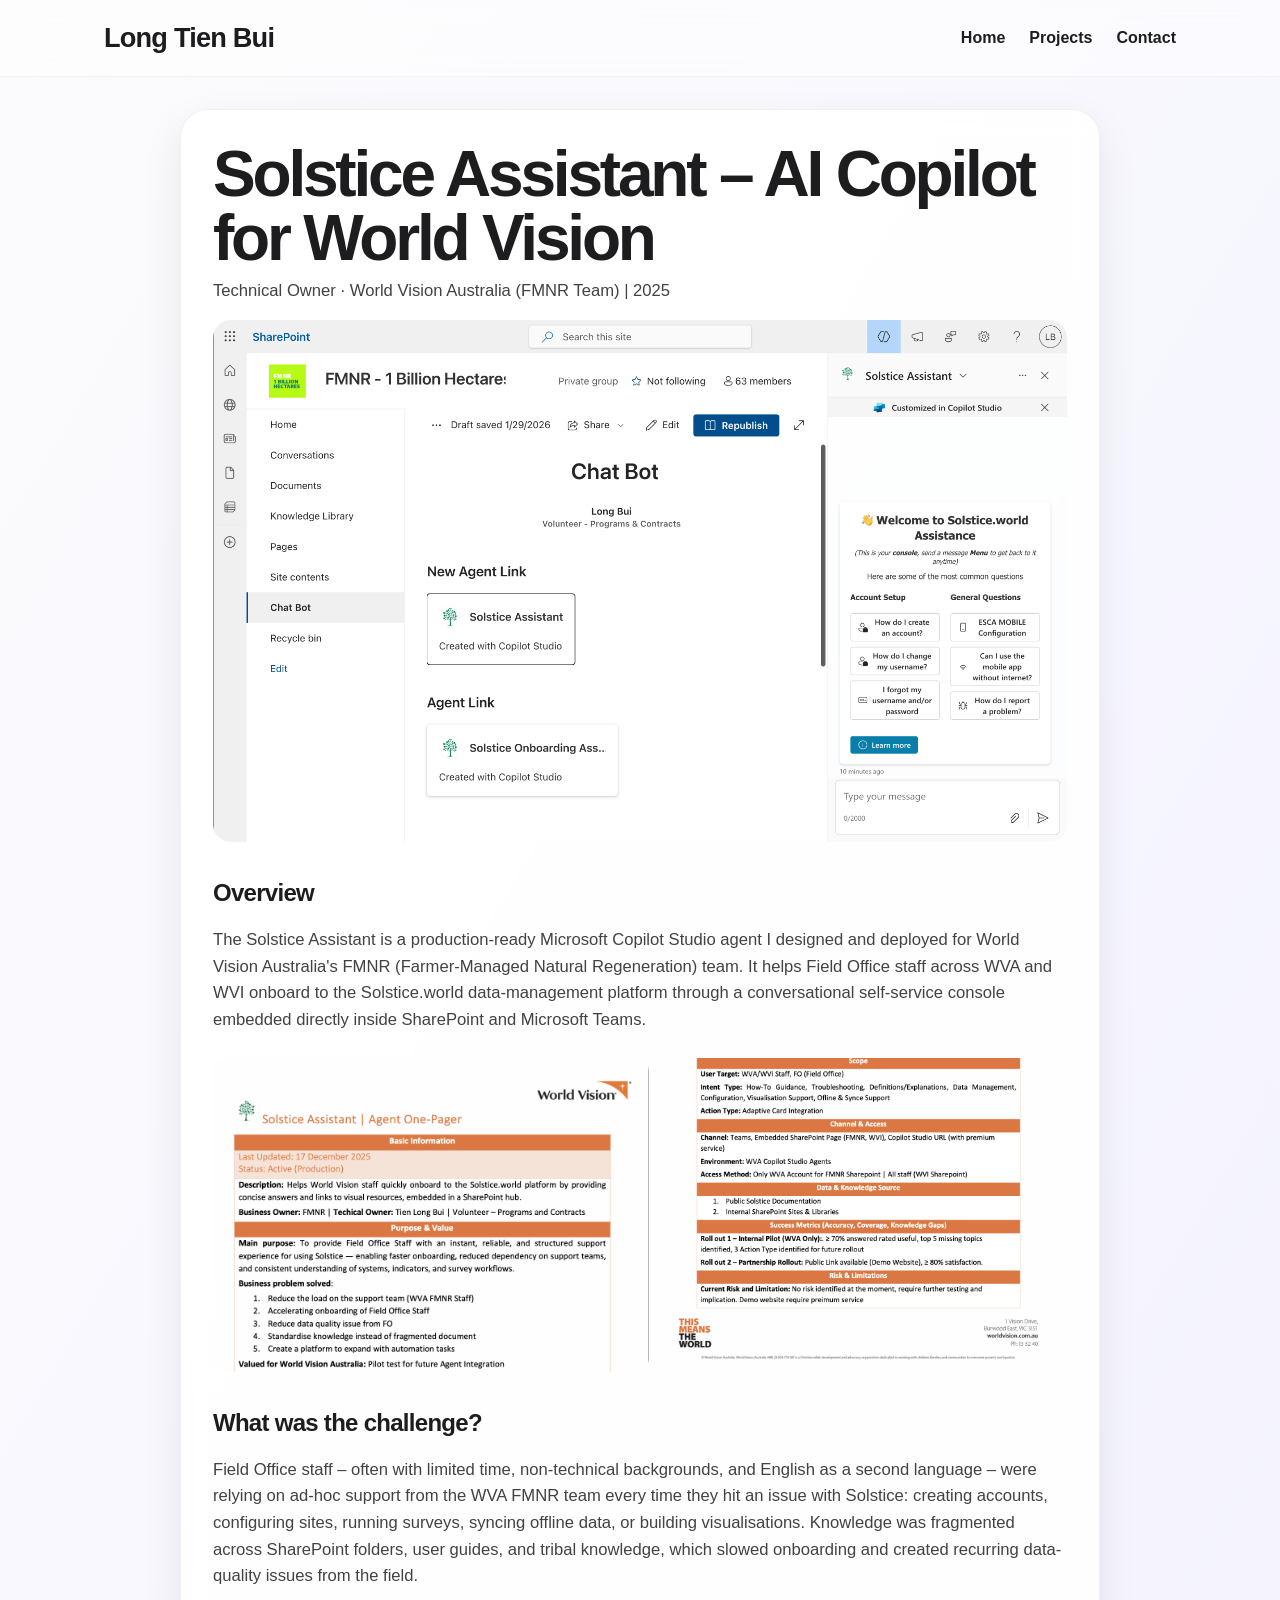
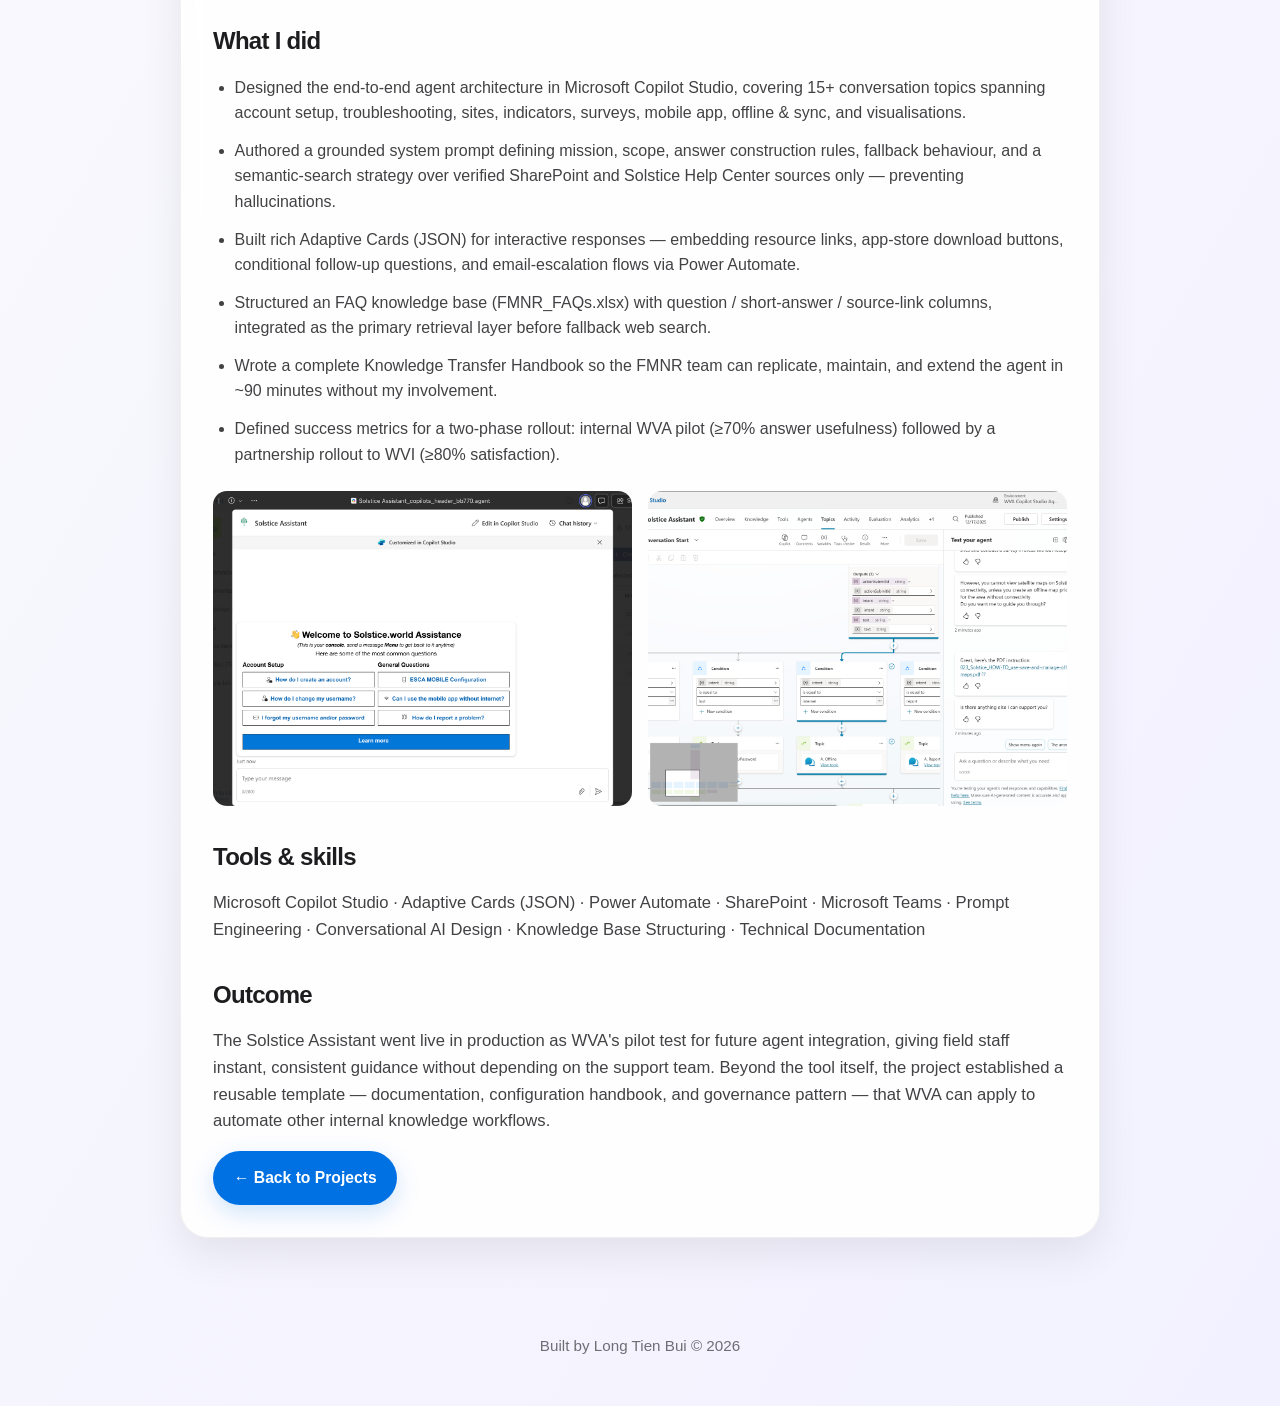
==== project-copilot.html @ f4988147 "Update portfolio website" ====
<!DOCTYPE html>
<html lang="en">
<head>
  <meta charset="UTF-8" />
  <meta name="viewport" content="width=device-width, initial-scale=1.0" />
  <title>Solstice Assistant – World Vision Australia | Long Tien Bui</title>
  <link rel="stylesheet" href="index.css" />
  <link rel="stylesheet" href="https://cdnjs.cloudflare.com/ajax/libs/font-awesome/6.5.0/css/all.min.css" />
</head>
<body class="bg-pastel-flow">
  <div class="container">
    <header class="header">
      <h1><a href="index.html" class="logo-link">Long Tien Bui</a></h1>
      <nav class="nav">
        <ul>
          <li><a href="index.html">Home</a></li>
          <li><a href="index.html#projects">Projects</a></li>
          <li><a href="index.html#contact">Contact</a></li>
        </ul>
      </nav>
    </header>

    <main class="detail-page">
      <section class="detail-card reveal">
        <h1>Solstice Assistant – AI Copilot for World Vision</h1>
        <p class="detail-subtitle">Technical Owner · World Vision Australia (FMNR Team) | 2025</p>

        <img src="assets/copilot3.png" alt="Solstice Assistant Copilot agent for World Vision Australia" class="detail-image" />

        <h2>Overview</h2>
        <p>
          The Solstice Assistant is a production-ready Microsoft Copilot Studio agent I designed and
          deployed for World Vision Australia's FMNR (Farmer-Managed Natural Regeneration) team. It helps
          Field Office staff across WVA and WVI onboard to the Solstice.world data-management platform
          through a conversational self-service console embedded directly inside SharePoint and Microsoft Teams.
        </p>

        <div class="detail-gallery">
          <img src="assets/copilot4.png" alt="Solstice Assistant conversation flow" class="detail-image" />
          <img src="assets/copilot5.png" alt="Solstice Assistant conversation flow" class="detail-image" />
        </div>

        <h2>What was the challenge?</h2>
        <p>
          Field Office staff – often with limited time, non-technical backgrounds, and English as a second
          language – were relying on ad-hoc support from the WVA FMNR team every time they hit an issue with
          Solstice: creating accounts, configuring sites, running surveys, syncing offline data, or building
          visualisations. Knowledge was fragmented across SharePoint folders, user guides, and tribal knowledge,
          which slowed onboarding and created recurring data-quality issues from the field.
        </p>

        <h2>What I did</h2>
        <ul>
          <li>Designed the end-to-end agent architecture in Microsoft Copilot Studio, covering 15+ conversation topics spanning account setup, troubleshooting, sites, indicators, surveys, mobile app, offline & sync, and visualisations.</li>
          <li>Authored a grounded system prompt defining mission, scope, answer construction rules, fallback behaviour, and a semantic-search strategy over verified SharePoint and Solstice Help Center sources only — preventing hallucinations.</li>
          <li>Built rich Adaptive Cards (JSON) for interactive responses — embedding resource links, app-store download buttons, conditional follow-up questions, and email-escalation flows via Power Automate.</li>
          <li>Structured an FAQ knowledge base (FMNR_FAQs.xlsx) with question / short-answer / source-link columns, integrated as the primary retrieval layer before fallback web search.</li>
          <li>Wrote a complete Knowledge Transfer Handbook so the FMNR team can replicate, maintain, and extend the agent in ~90 minutes without my involvement.</li>
          <li>Defined success metrics for a two-phase rollout: internal WVA pilot (≥70% answer usefulness) followed by a partnership rollout to WVI (≥80% satisfaction).</li>
        </ul>

        <div class="detail-gallery">
          <img src="assets/copilot1.png" alt="Solstice Assistant conversation flow" class="detail-image" />
          <img src="assets/copilot2.png" alt="Adaptive Card interactive response" class="detail-image" />
        </div>

        <h2>Tools & skills</h2>
        <p>Microsoft Copilot Studio · Adaptive Cards (JSON) · Power Automate · SharePoint · Microsoft Teams · Prompt Engineering · Conversational AI Design · Knowledge Base Structuring · Technical Documentation</p>

        <h2>Outcome</h2>
        <p>
          The Solstice Assistant went live in production as WVA's pilot test for future agent integration,
          giving field staff instant, consistent guidance without depending on the support team. Beyond the
          tool itself, the project established a reusable template — documentation, configuration handbook,
          and governance pattern — that WVA can apply to automate other internal knowledge workflows.
        </p>

        
        <a href="index.html#projects" class="hero-button">← Back to Projects</a>
      </section>
    </main>

    <footer>
      Built by Long Tien Bui © 2026
    </footer>
  </div>

  <script src="script.js"></script>
</body>
</html>
---- index.css ----
/* Basic Reset */
* {
	box-sizing: border-box;
	margin: 0;
	padding: 0;
}

html {
	scroll-behavior: smooth;
}

body {
	color: #1d1d1f;
	background: #f5f5f7;
	font-family:
		-apple-system,
		BlinkMacSystemFont,
		"SF Pro Text",
		"SF Pro Display",
		"Segoe UI",
		Inter,
		"Helvetica Neue",
		Arial,
		sans-serif;
	line-height: 1.6;
	-webkit-font-smoothing: antialiased;
	-moz-osx-font-smoothing: grayscale;
}

.container {
	max-width: 1120px;
	margin: 0 auto;
	padding: 0 24px;
}

/* Animated pastel background */
@keyframes pastel-pan {
	0% {
		background-position: 0% 50%;
	}
	50% {
		background-position: 100% 50%;
	}
	100% {
		background-position: 0% 50%;
	}
}

.bg-pastel-flow {
	background: linear-gradient(
		120deg,
		#fbfbfd 0%,
		#f2f1ff 25%,
		#eef8ff 50%,
		#fff3f8 75%,
		#fff1f1 100%
	);
	background-size: 400% 400%;
	animation: pastel-pan 18s ease-in-out infinite;
}

/* Header */
.header {
	display: flex;
	justify-content: space-between;
	align-items: center;
	gap: 2rem;
	position: sticky;
	top: 0;
	z-index: 100;
	width: 100vw;
	margin-left: calc(50% - 50vw);
	margin-right: calc(50% - 50vw);
	padding-top: 1rem;
	padding-bottom: 1rem;
	padding-left: max(24px, calc((100vw - 1120px) / 2 + 24px));
	padding-right: max(24px, calc((100vw - 1120px) / 2 + 24px));
	background: rgba(255, 255, 255, 0.55);
	backdrop-filter: blur(16px);
	-webkit-backdrop-filter: blur(16px);
	border-bottom: 1px solid rgba(0, 0, 0, 0.04);
}

.header h1 {
	font-size: 1.7rem;
	font-weight: 700;
	letter-spacing: -0.03em;
}

.logo-link,
.logo-link:visited,
.logo-link:hover,
.logo-link:active {
	color: #1d1d1f;
	text-decoration: none;
	display: inline-block;
}

.nav ul {
	list-style: none;
	display: flex;
	gap: 1.5rem;
}

.nav a {
	position: relative;
	text-decoration: none;
	color: #1d1d1f;
	font-weight: 600;
	font-size: 1rem;
	transition: color 0.2s ease;
}

.nav a::after {
	content: "";
	position: absolute;
	left: 0;
	bottom: -6px;
	width: 0;
	height: 2px;
	background: #0071e3;
	transition: width 0.25s ease;
	border-radius: 999px;
}

.nav a:hover::after {
	width: 100%;
}

.nav a:hover {
	color: #0071e3;
}

/* Hero */
.hero {
	display: grid;
	grid-template-columns: 1.15fr 0.85fr;
	align-items: center;
	gap: 3.5rem;
	min-height: 78vh;
	padding: 2rem 0 3rem;
}

.hero-content {
	min-width: 0;
	max-width: 680px;
}

.hero-content h1 {
	font-size: clamp(3rem, 6vw, 5.2rem);
	line-height: 0.95;
	letter-spacing: -0.05em;
	font-weight: 750;
	margin-bottom: 1rem;
}

.hero-content h3 {
	font-size: 1.4rem;
	font-weight: 600;
	color: #6e6e73;
	margin-bottom: 1.2rem;
	letter-spacing: -0.02em;
}

.hero-content p {
	font-size: 1.08rem;
	line-height: 1.75;
	color: #424245;
	margin-bottom: 2rem;
	max-width: 620px;
}

.hero-button {
	display: inline-flex;
	align-items: center;
	justify-content: center;
	gap: 0.5rem;
	background: #0071e3;
	color: white;
	padding: 0.9rem 1.3rem;
	text-decoration: none;
	border-radius: 999px;
	font-weight: 600;
	font-size: 0.98rem;
	transition: transform 0.2s ease, background-color 0.2s ease, box-shadow 0.2s ease;
	box-shadow: 0 8px 24px rgba(0, 113, 227, 0.18);
}

.hero-button:hover {
	background: #0062c4;
	transform: translateY(-2px);
}

@keyframes float-soft {
	0% {
		transform: translateY(0px);
	}
	50% {
		transform: translateY(-8px);
	}
	100% {
		transform: translateY(0px);
	}
}

.hero-image {
	width: 100%;
	max-width: 430px;
	justify-self: end;
	height: auto;
	border-radius: 32px;
	object-fit: cover;
	box-shadow: 0 20px 60px rgba(0, 0, 0, 0.12);
	animation: float-soft 5s ease-in-out infinite;
}

/* Shared sections */
.projects,
.contact {
	padding: 4.5rem 0;
}

.projects h2,
.contact h2 {
	text-align: center;
	font-size: clamp(2rem, 4vw, 3rem);
	letter-spacing: -0.04em;
	margin-bottom: 2rem;
}

/* Grid */
.projects-container {
	display: grid;
	grid-template-columns: repeat(auto-fit, minmax(280px, 1fr));
	gap: 1.5rem;
	align-items: stretch;
}

.project-item {
	background: rgba(255, 255, 255, 0.82);
	backdrop-filter: blur(10px);
	-webkit-backdrop-filter: blur(10px);
	border: 1px solid rgba(0, 0, 0, 0.06);
	border-radius: 24px;
	display: flex;
	flex-direction: column;
	overflow: hidden;
	box-shadow: 0 12px 36px rgba(0, 0, 0, 0.06);
	transition: transform 0.28s ease, box-shadow 0.28s ease, border-color 0.28s ease;
}

.project-item:hover {
	transform: translateY(-6px);
	box-shadow: 0 20px 50px rgba(0, 0, 0, 0.10);
	border-color: rgba(0, 113, 227, 0.18);
}

.project-image {
	width: 100%;
	height: 190px;
	object-fit: cover;
	display: block;
}

.project-content {
	padding: 1.35rem;
	display: flex;
	flex-direction: column;
	flex-grow: 1;
}

.project-content h3 {
	font-size: 1.18rem;
	font-weight: 700;
	letter-spacing: -0.02em;
	margin-bottom: 0.7rem;
	color: #1d1d1f;
}

.project-text {
	font-size: 0.98rem;
	color: #424245;
	margin-bottom: 1.1rem;
}

.project-links {
	display: flex;
	flex-wrap: wrap;
	gap: 0.65rem;
	margin-top: auto;
}

.project-button {
	display: inline-flex;
	align-items: center;
	justify-content: center;
	gap: 0.45rem;
	padding: 0.75rem 1rem;
	background: #1d1d1f;
	color: #ffffff;
	text-decoration: none;
	border-radius: 999px;
	font-size: 0.92rem;
	font-weight: 600;
	transition: transform 0.2s ease, background-color 0.2s ease, box-shadow 0.2s ease;
	white-space: nowrap;
}

.project-button:hover {
	background: #2c2c2e;
	transform: translateY(-2px);
}

.project-button i {
	margin-right: 0;
}

/* Contact */
.contact p {
	margin: 0 auto 2rem;
	font-size: 1.08rem;
	color: #424245;
	max-width: 760px;
	text-align: center;
}

.contact-buttons {
	display: flex;
	justify-content: center;
	gap: 1rem;
	flex-wrap: wrap;
}

.contact-button {
	display: inline-flex;
	align-items: center;
	justify-content: center;
	gap: 0.5rem;
	padding: 0.9rem 1.35rem;
	text-decoration: none;
	border-radius: 999px;
	font-size: 0.96rem;
	font-weight: 600;
	color: white;
	transition: transform 0.2s ease, opacity 0.2s ease, box-shadow 0.2s ease;
}

.contact-button:hover {
	transform: translateY(-2px);
	opacity: 0.95;
}

.contact-button.email {
	background-color: #0071e3;
}

.contact-button.linkedin {
	background-color: #0a66c2;
}

.contact-button.github {
	background-color: #1d1d1f;
}

/* Reveal animation */
.reveal {
	opacity: 0;
	transform: translateY(28px);
	transition: opacity 0.8s ease, transform 0.8s ease;
}

.reveal.active {
	opacity: 1;
	transform: translateY(0);
}

/* Detail pages */
.detail-page {
	padding: 2rem 0 4rem;
}

.detail-card {
	max-width: 920px;
	margin: 0 auto;
	background: rgba(255, 255, 255, 0.88);
	backdrop-filter: blur(12px);
	-webkit-backdrop-filter: blur(12px);
	padding: 2rem;
	border-radius: 28px;
	border: 1px solid rgba(0, 0, 0, 0.06);
	box-shadow: 0 16px 40px rgba(0, 0, 0, 0.08);
}

.detail-card h1 {
	font-size: clamp(2.4rem, 5vw, 4rem);
	line-height: 1;
	letter-spacing: -0.05em;
	margin-bottom: 0.5rem;
}

.detail-subtitle {
	font-size: 1.05rem;
	margin-bottom: 1.1rem;
	color: #6e6e73;
}

.detail-actions {
	margin: 1.25rem 0 1.75rem;
}

.detail-image {
	width: 100%;
	max-width: 900px;
	height: auto;
	border-radius: 18px;
	margin-bottom: 2rem;
	display: block;
}

.detail-gallery {
	display: grid;
	grid-template-columns: repeat(auto-fit, minmax(240px, 1fr));
	gap: 1rem;
	margin: 1.5rem 0 2rem;
}

.detail-gallery .detail-image {
	margin-bottom: 0;
	border-radius: 14px;
	aspect-ratio: 4 / 3;
	object-fit: cover;
}

.detail-card h2 {
	margin-top: 2rem;
	margin-bottom: 0.9rem;
	font-size: 1.5rem;
	letter-spacing: -0.03em;
}

.detail-card p {
	font-size: 1.04rem;
	color: #424245;
	margin-bottom: 1rem;
}

.detail-card ul {
	margin-left: 1.35rem;
	margin-bottom: 1rem;
}

.detail-card li {
	margin-bottom: 0.75rem;
	color: #424245;
}

/* Footer */
footer {
	text-align: center;
	padding: 2rem 0 3rem;
	color: #6e6e73;
	font-size: 0.95rem;
}

/* Tablet */
@media (max-width: 1024px) {
	.hero {
		grid-template-columns: 1fr;
		gap: 2rem;
		min-height: auto;
		padding: 2rem 0 2.5rem;
	}

	.hero-content {
		max-width: 100%;
	}

	.hero-image {
		justify-self: center;
		max-width: 360px;
		width: 100%;
	}
}

/* Mobile */
@media (max-width: 768px) {
	.container {
		padding: 0 18px;
	}

	.header {
		flex-direction: column;
		align-items: flex-start;
		padding-left: 18px;
		padding-right: 18px;
	}

	.nav ul {
		gap: 1rem;
		flex-wrap: wrap;
	}

	.hero-content h1 {
		font-size: 2.8rem;
	}

	.hero-content h3 {
		font-size: 1.1rem;
	}

	.hero-content p,
	.detail-card p,
	.project-text,
	.contact p {
		font-size: 1rem;
	}

	.hero-image {
		max-width: 320px;
	}

	.detail-card {
		padding: 1.4rem;
		border-radius: 22px;
	}
}

.section-intro {
	max-width: 760px;
	margin: 0 auto 2rem;
	text-align: center;
	color: #424245;
	font-size: 1.05rem;
}

.exploration-hidden {
	display: none;
}

.exploration-hidden.show {
	display: flex;
}

.exploration-toggle-wrap {
	display: flex;
	justify-content: center;
	margin-top: 2rem;
}

.exploration-toggle-button {
	border: none;
	cursor: pointer;
}


.detail-subtitle a {
	color: #0071e3;
	text-decoration: none;
	font-weight: 600;
	border-bottom: 1px solid transparent;
	transition: border-color 0.2s ease;
}

.detail-subtitle a:hover {
	border-bottom-color: #0071e3;
}


.video-embed {
	position: relative;
	width: 100%;
	max-width: 900px;
	aspect-ratio: 16 / 9;
	border-radius: 18px;
	overflow: hidden;
	margin: 1rem 0 2rem;
	box-shadow: 0 12px 36px rgba(0, 0, 0, 0.12);
}

.video-embed iframe {
	position: absolute;
	inset: 0;
	width: 100%;
	height: 100%;
	border: 0;
}


.video-thumb-link {
	position: relative;
	display: block;
	max-width: 900px;
	border-radius: 18px;
	overflow: hidden;
	margin: 1rem 0 2rem;
	box-shadow: 0 12px 36px rgba(0, 0, 0, 0.12);
	text-decoration: none;
	transition: transform 0.25s ease, box-shadow 0.25s ease;
}

.video-thumb-link:hover {
	transform: translateY(-3px);
	box-shadow: 0 18px 48px rgba(0, 0, 0, 0.16);
}

.video-thumb-link img {
	width: 100%;
	height: auto;
	display: block;
}

.video-thumb-play {
	position: absolute;
	inset: 0;
	display: flex;
	align-items: center;
	justify-content: center;
	gap: 0.6rem;
	color: white;
	font-weight: 600;
	font-size: 1.1rem;
	background: rgba(0, 0, 0, 0.35);
	opacity: 0;
	transition: opacity 0.25s ease;
}

.video-thumb-play i {
	color: #ff0000;
	font-size: 2rem;
}

.video-thumb-link:hover .video-thumb-play {
	opacity: 1;
}


/* Hero image is clickable */
.hero-image {
	cursor: pointer;
}

.hero-image:focus-visible {
	outline: 3px solid #0071e3;
	outline-offset: 6px;
}

/* Modal overlay */
.hero-modal {
	position: fixed;
	inset: 0;
	z-index: 1000;
	display: none;
	align-items: center;
	justify-content: center;
	padding: 2rem 1rem;
}

.hero-modal.open {
	display: flex;
}

.hero-modal-backdrop {
	position: absolute;
	inset: 0;
	background: rgba(20, 20, 30, 0.55);
	backdrop-filter: blur(8px);
	-webkit-backdrop-filter: blur(8px);
	animation: fade-in 0.25s ease;
}

@keyframes fade-in {
	from { opacity: 0; }
	to { opacity: 1; }
}

@keyframes modal-pop {
	from { opacity: 0; transform: translateY(20px) scale(0.97); }
	to { opacity: 1; transform: translateY(0) scale(1); }
}

.hero-modal-card {
	position: relative;
	width: 100%;
	max-width: 640px;
	max-height: 85vh;
	background: rgba(255, 255, 255, 0.96);
	backdrop-filter: blur(20px);
	-webkit-backdrop-filter: blur(20px);
	border-radius: 28px;
	border: 1px solid rgba(0, 0, 0, 0.06);
	box-shadow: 0 30px 80px rgba(0, 0, 0, 0.25);
	padding: 2rem;
	overflow-y: auto;
	animation: modal-pop 0.3s ease;
}

.hero-modal-card h2 {
	font-size: 1.8rem;
	letter-spacing: -0.03em;
	margin-bottom: 1.2rem;
}

.hero-modal-close {
	position: absolute;
	top: 1rem;
	right: 1rem;
	width: 38px;
	height: 38px;
	border-radius: 50%;
	border: none;
	background: rgba(0, 0, 0, 0.06);
	color: #1d1d1f;
	cursor: pointer;
	display: flex;
	align-items: center;
	justify-content: center;
	transition: background 0.2s ease, transform 0.2s ease;
}

.hero-modal-close:hover {
	background: rgba(0, 0, 0, 0.12);
	transform: rotate(90deg);
}

/* Tabs */
.hero-modal-tabs {
	display: flex;
	flex-wrap: wrap;
	gap: 0.5rem;
	margin-bottom: 1.5rem;
	border-bottom: 1px solid rgba(0, 0, 0, 0.08);
	padding-bottom: 0.75rem;
}

.hero-tab {
	border: none;
	background: transparent;
	color: #6e6e73;
	font-weight: 600;
	font-size: 0.95rem;
	padding: 0.5rem 0.9rem;
	border-radius: 999px;
	cursor: pointer;
	transition: background 0.2s ease, color 0.2s ease;
}

.hero-tab:hover {
	color: #1d1d1f;
	background: rgba(0, 0, 0, 0.05);
}

.hero-tab.active {
	background: #0071e3;
	color: white;
}

/* Panels */
.hero-tab-panel {
	display: none;
	animation: fade-in 0.3s ease;
}

.hero-tab-panel.active {
	display: block;
}

.hero-tab-panel p {
	font-size: 1.02rem;
	line-height: 1.7;
	color: #424245;
	margin-bottom: 0.9rem;
}

.hero-tab-panel ul {
	margin-left: 1.2rem;
	margin-bottom: 0.9rem;
}

.hero-tab-panel li {
	color: #424245;
	margin-bottom: 0.55rem;
}

.hero-tab-panel h3 {
	font-size: 1.15rem;
	margin-bottom: 0.6rem;
	letter-spacing: -0.02em;
}

/* Prevent body scroll when modal open */
body.modal-open {
	overflow: hidden;
}

/* Mobile */
@media (max-width: 640px) {
	.hero-modal-card {
		padding: 1.5rem 1.25rem;
		border-radius: 22px;
	}

	.hero-modal-card h2 {
		font-size: 1.4rem;
	}

	.hero-tab {
		font-size: 0.88rem;
		padding: 0.45rem 0.75rem;
	}
}

.hero-stack {
	margin: 1.5rem 0 2rem;
}

.stack-label {
	display: block;
	font-size: 0.82rem;
	font-weight: 600;
	letter-spacing: 0.08em;
	text-transform: uppercase;
	color: #86868b;
	margin-bottom: 0.8rem;
}

.stack-logos {
	display: flex;
	flex-wrap: wrap;
	align-items: center;
	gap: 1.5rem;
}

.stack-logos img {
	height: 28px;
	width: auto;
	opacity: 0.72;
	transition: opacity 0.25s ease, transform 0.25s ease;
	filter: grayscale(100%);
}

.stack-logos img:hover {
	opacity: 1;
	transform: translateY(-2px);
	filter: grayscale(0%);
}

@media (max-width: 640px) {
	.stack-logos {
		gap: 1.1rem;
	}

	.stack-logos img {
		height: 24px;
	}
}
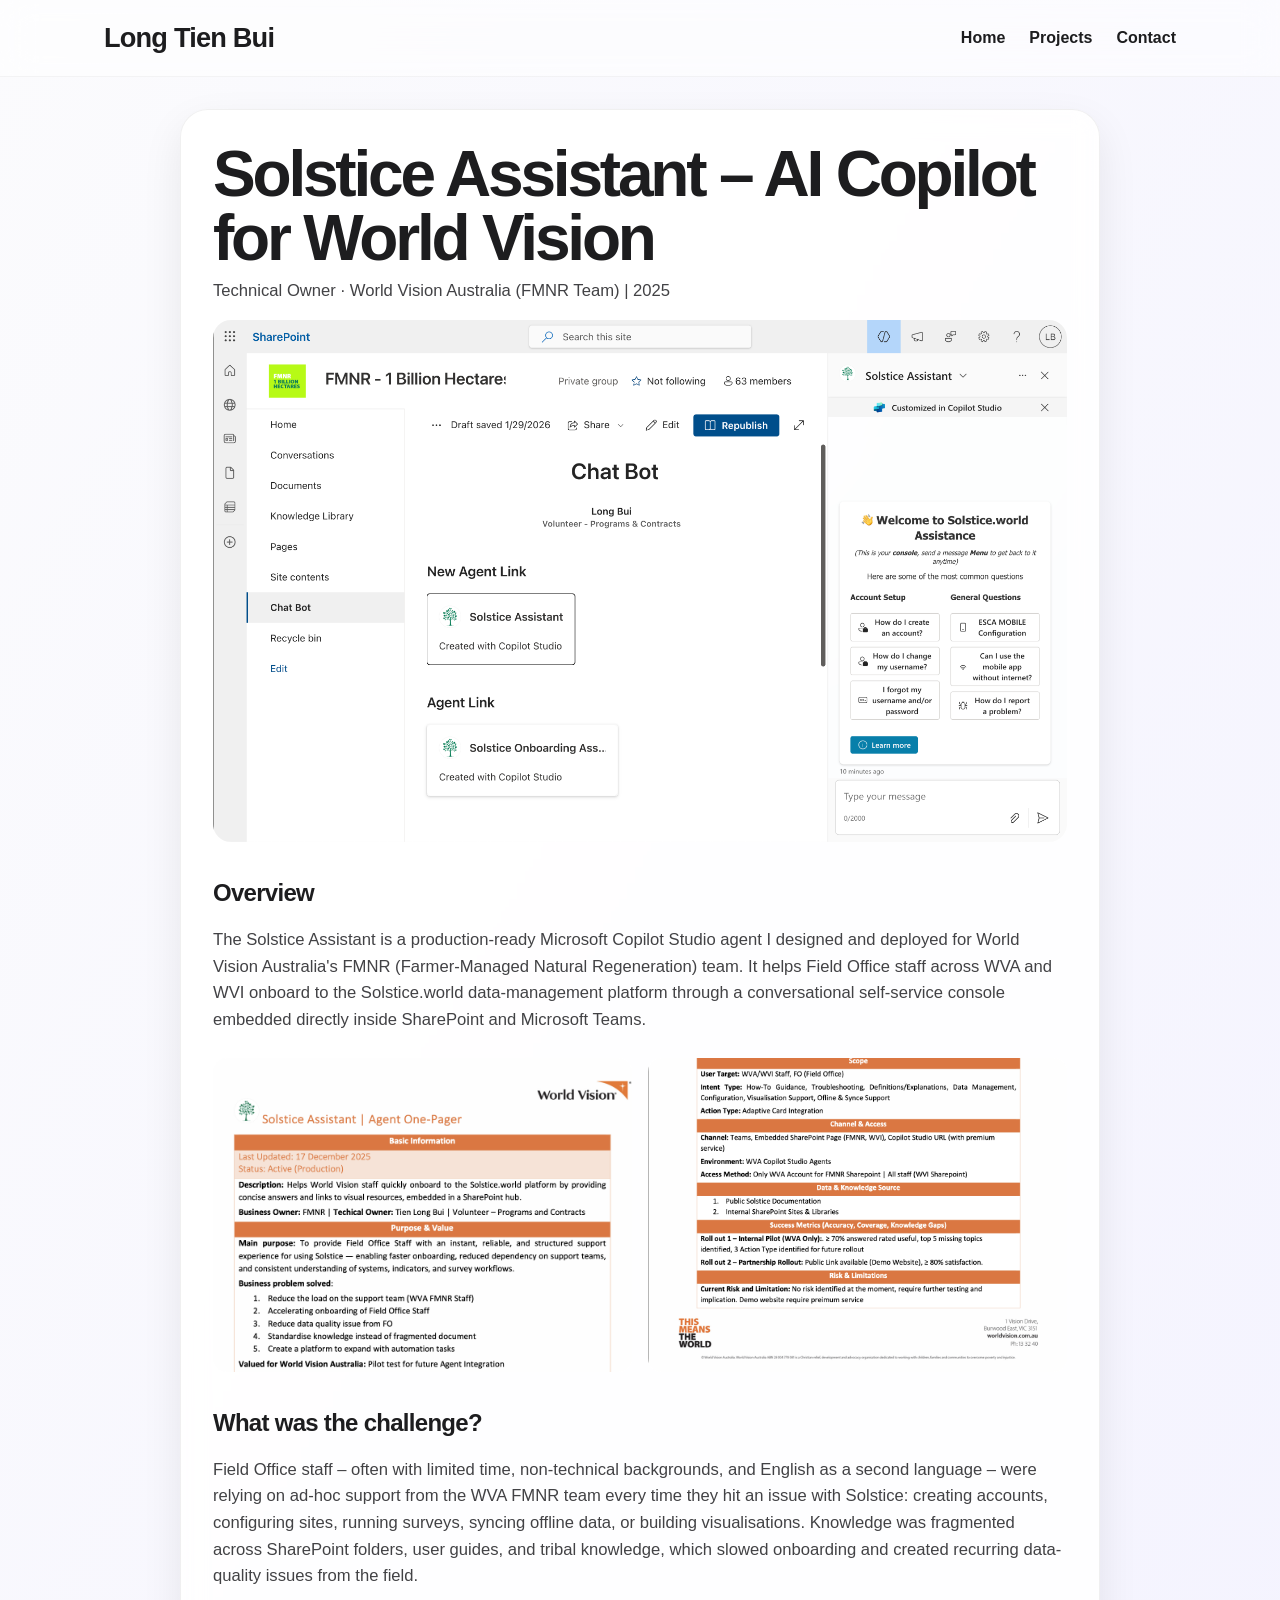
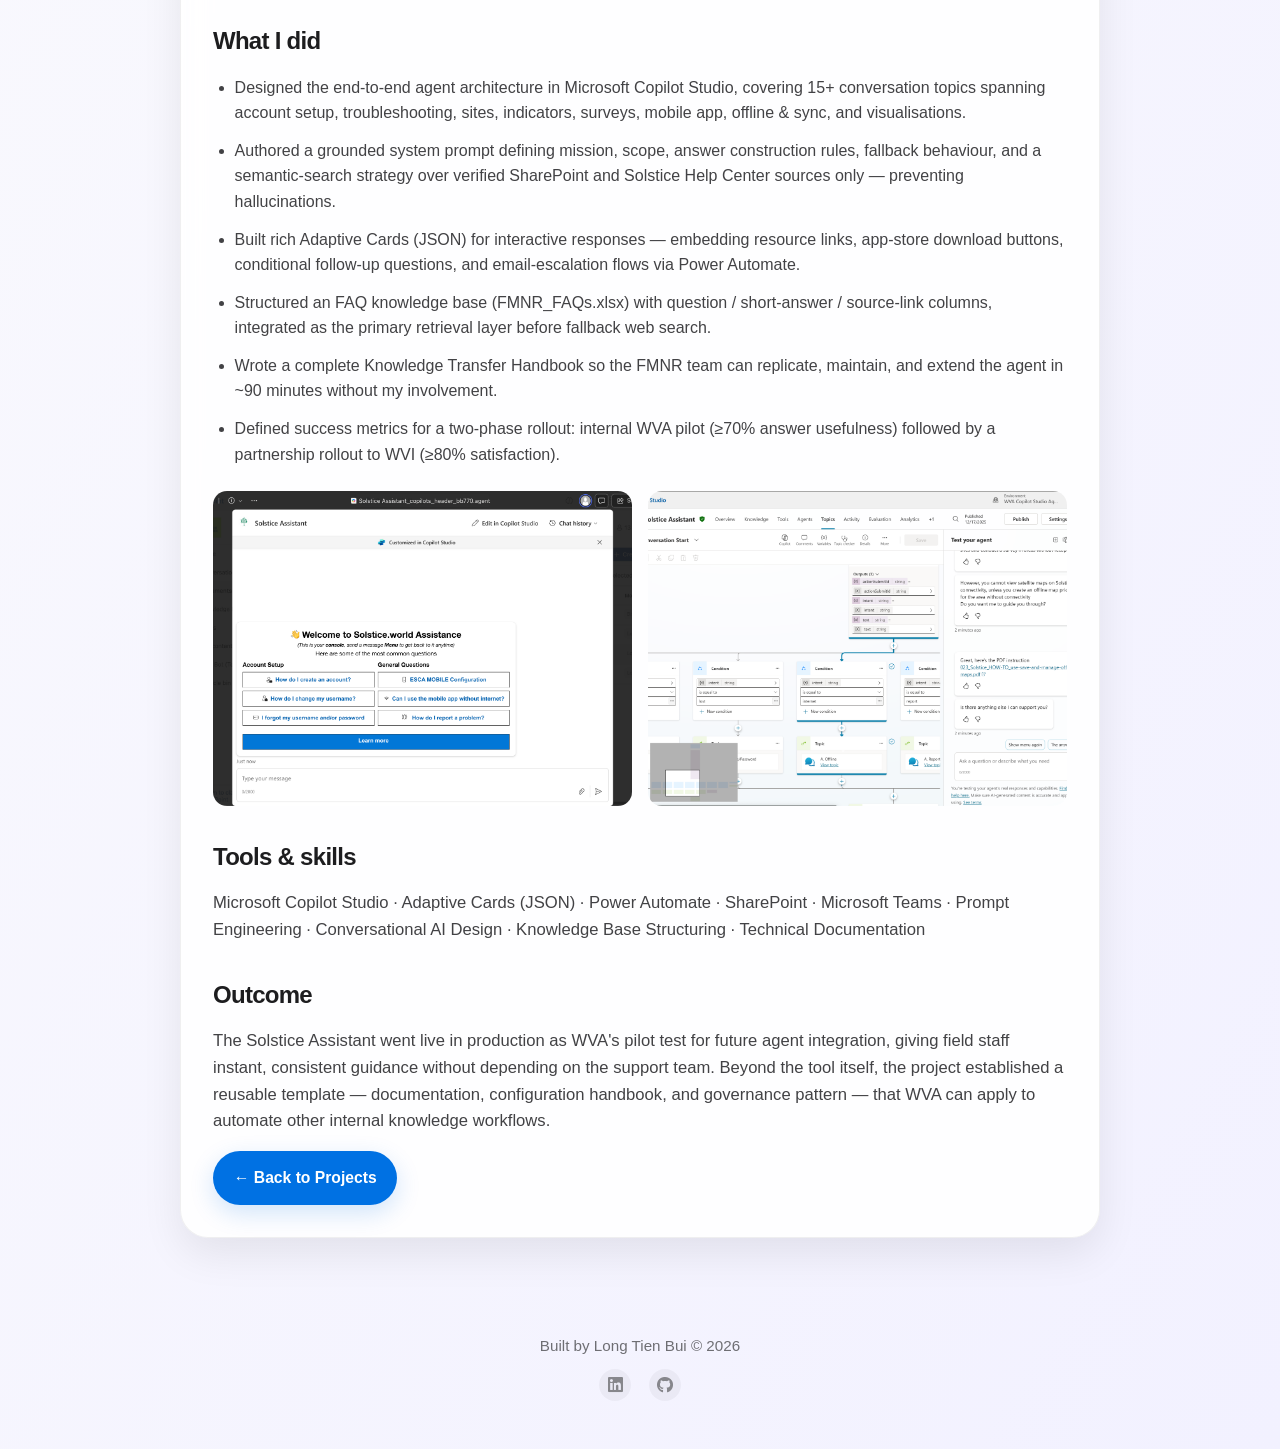
==== commit 55319b4d: "update css and html" ====
--- a/project-copilot.html
+++ b/project-copilot.html
@@ -82,7 +82,11 @@
 
     <footer>
       Built by Long Tien Bui © 2026
-    </footer>
+      <div class="footer-links">
+        <a href="https://www.linkedin.com/in/tienlongbui/" target="_blank" rel="noopener noreferrer" aria-label="LinkedIn"><i class="fab fa-linkedin"></i></a>
+        <a href="https://github.com/tienlongbui" target="_blank" rel="noopener noreferrer" aria-label="GitHub"><i class="fab fa-github"></i></a>
+        </div>
+      </footer>
   </div>
 
   <script src="script.js"></script>
--- a/index.css
+++ b/index.css
@@ -170,6 +170,16 @@
 	max-width: 620px;
 }
 
+/* based */
+.hero-content p.hero-meta {
+  font-size: 0.9rem;
+  font-weight: 520;
+  color: #86868b;
+  margin-top: -1rem;
+  margin-bottom: 2rem;
+  letter-spacing: 0.01em;
+}
+
 .hero-button {
 	display: inline-flex;
 	align-items: center;
@@ -214,6 +224,8 @@
 	animation: float-soft 5s ease-in-out infinite;
 }
 
+
+
 /* Shared sections */
 .projects,
 .contact {
@@ -424,6 +436,13 @@
 	margin: 1.5rem 0 2rem;
 }
 
+.detail-gallery-dvp {
+	display: grid;
+	/* grid-template-columns: repeat(auto-fit, minmax(240px, 1fr)); */
+	gap: 1rem;
+	margin: 1.5rem 0 2rem;
+}
+
 .detail-gallery .detail-image {
 	margin-bottom: 0;
 	border-radius: 14px;
@@ -637,6 +656,19 @@
 /* Hero image is clickable */
 .hero-image {
 	cursor: pointer;
+	transition: transform 0.4s ease, filter 0.4s ease, box-shadow 0.4s ease;
+}
+
+/* .hero-image:hover {
+  transform: translateY(-4px) scale(1.05);
+  filter: brightness(0.88);
+  box-shadow: 0 28px 70px rgba(0, 0, 0, 0.18);
+} */
+
+.hero-image:hover {
+  transform: scale(1.04);
+  filter: brightness(1.15);
+  box-shadow: 0 0 0 3px rgba(0, 113, 227, 0.4), 0 24px 60px rgba(0, 0, 0, 0.15);
 }
 
 .hero-image:focus-visible {
@@ -852,4 +884,219 @@
 	.stack-logos img {
 		height: 24px;
 	}
-}+}
+
+.edu-item {
+  padding: 18px 0;
+  border-bottom: 1px solid #e9e9e9;
+}
+
+.edu-item:last-child {
+  border-bottom: none;
+}
+
+.edu-item h3 {
+  margin: 0 0 2px;
+  font-size: 1.2rem;
+  line-height: 1.4;
+  font-weight: 700;
+}
+
+.edu-item h3 span {
+  font-weight: 600;
+  color: #666;
+}
+
+.edu-faculty {
+  margin: 0 0 12px;
+  color: #666;
+  font-size: 0.98rem;
+  line-height: 1.4;
+  font-weight: 600;
+}
+
+.edu-item p {
+  margin: 0;
+  line-height: 1.7;
+  color: #444;
+}
+
+.exp-item {
+  padding: 16px 0;
+  border-bottom: 1px solid #e9e9e9;
+}
+
+.exp-item:last-child {
+  border-bottom: none;
+}
+
+.exp-item h3 {
+  margin: 0 0 6px;
+  font-size: 1.2rem;
+  line-height: 1.45;
+}
+
+.exp-item h3 span {
+  font-weight: 500;
+  color: #666;
+}
+
+.exp-item p {
+  margin: 0;
+  color: #555;
+  line-height: 1.7;
+}
+
+.funfact-item {
+  padding: 16px 0;
+  border-bottom: 1px solid #e9e9e9;
+}
+
+.funfact-item:last-child {
+  border-bottom: none;
+}
+
+.funfact-item h3 {
+  margin: 0 0 6px;
+  font-size: 1.1rem;
+  line-height: 1.4;
+  font-weight: 700;
+}
+
+.funfact-item p {
+  margin: 0;
+  color: #555;
+  line-height: 1.7;
+}
+
+/* 2. Tech pill badges */
+.tech-tags {
+  display: flex;
+  flex-wrap: wrap;
+  gap: 0.4rem;
+  margin: 0.6rem 0 1rem;
+}
+
+.tech-tag {
+  display: inline-block;
+  padding: 0.22rem 0.65rem;
+  background: rgba(0, 113, 227, 0.07);
+  color: #0071e3;
+  border-radius: 999px;
+  font-size: 0.76rem;
+  font-weight: 600;
+  border: 1px solid rgba(0, 113, 227, 0.18);
+  letter-spacing: 0.01em;
+  transition: background 0.2s ease, border-color 0.2s ease, transform 0.2s ease;
+  cursor: default;
+  user-select: none;
+}
+
+.tech-tag:hover {
+  background: rgba(0, 113, 227, 0.14);
+  border-color: rgba(0, 113, 227, 0.32);
+  transform: translateY(-1px);
+}
+
+/* 3. Project image hover overlay */
+.project-image-wrap {
+  position: relative;
+  overflow: hidden;
+}
+
+.project-image-wrap .project-image {
+  transition: transform 0.45s cubic-bezier(0.25, 0.46, 0.45, 0.94);
+  display: block;
+  width: 100%;
+}
+
+.project-image-wrap:hover .project-image {
+  transform: scale(1.05);
+}
+
+.project-image-overlay {
+  position: absolute;
+  inset: 0;
+  background: linear-gradient(
+    to bottom,
+    rgba(0, 0, 0, 0.0) 0%,
+    rgba(0, 0, 0, 0.52) 100%
+  );
+  display: flex;
+  align-items: flex-end;
+  justify-content: flex-start;
+  padding: 1rem 1.1rem;
+  color: white;
+  font-weight: 650;
+  font-size: 0.92rem;
+  letter-spacing: -0.01em;
+  opacity: 0;
+  transition: opacity 0.3s ease;
+}
+
+.project-image-wrap:hover .project-image-overlay {
+  opacity: 1;
+}
+
+/* 7. Footer social links */
+footer {
+  display: flex;
+  flex-direction: column;
+  align-items: center;
+  gap: 0.7rem;
+}
+
+.footer-links {
+  display: flex;
+  gap: 1.1rem;
+}
+
+.footer-links a {
+  color: #86868b;
+  font-size: 1.05rem;
+  text-decoration: none;
+  transition: color 0.2s ease, transform 0.2s ease;
+  display: inline-flex;
+  align-items: center;
+  justify-content: center;
+  width: 32px;
+  height: 32px;
+  border-radius: 50%;
+  background: rgba(0, 0, 0, 0.04);
+}
+
+.footer-links a:hover {
+  color: #1d1d1f;
+  transform: translateY(-2px);
+  background: rgba(0, 0, 0, 0.08);
+}
+
+/* 4. SELECTED EXPLORATION Staggered card reveal animation */
+@keyframes card-slide-in {
+  from {
+    opacity: 0;
+    transform: translateY(22px);
+  }
+  to {
+    opacity: 1;
+    transform: translateY(0);
+  }
+}
+
+.projects-stagger .project-item {
+  animation: card-slide-in 0.6s cubic-bezier(0.22, 1, 0.36, 1) both;
+}
+
+.projects-stagger .project-item:nth-child(1) { animation-delay: 0ms; }
+.projects-stagger .project-item:nth-child(2) { animation-delay: 40ms; }
+.projects-stagger .project-item:nth-child(3) { animation-delay: 80ms; }
+.projects-stagger .project-item:nth-child(4) { animation-delay: 120ms; }
+.projects-stagger .project-item:nth-child(5) { animation-delay: 160ms; }
+.projects-stagger .project-item:nth-child(6) { animation-delay: 200ms; }
+
+/* Cards hidden before stagger triggers */
+.projects-stagger-pending .project-item {
+  opacity: 0;
+}
+
+
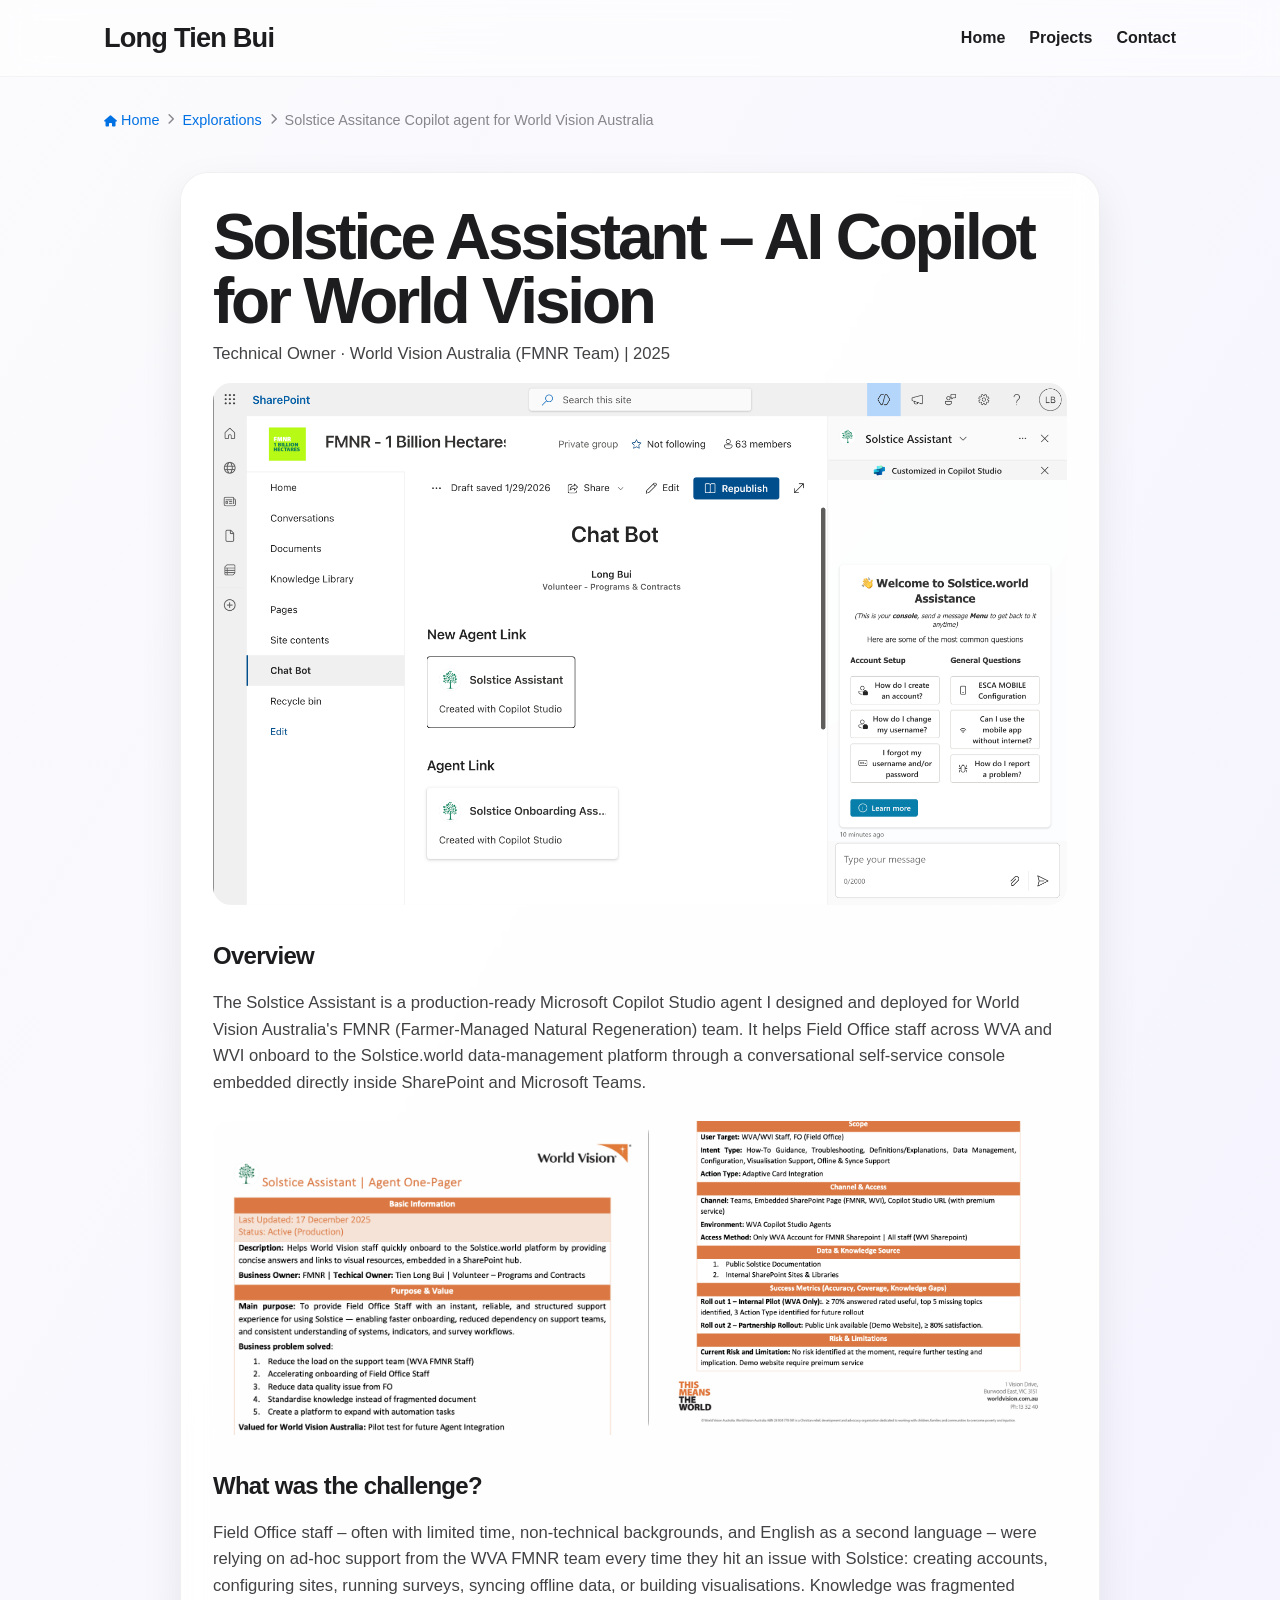
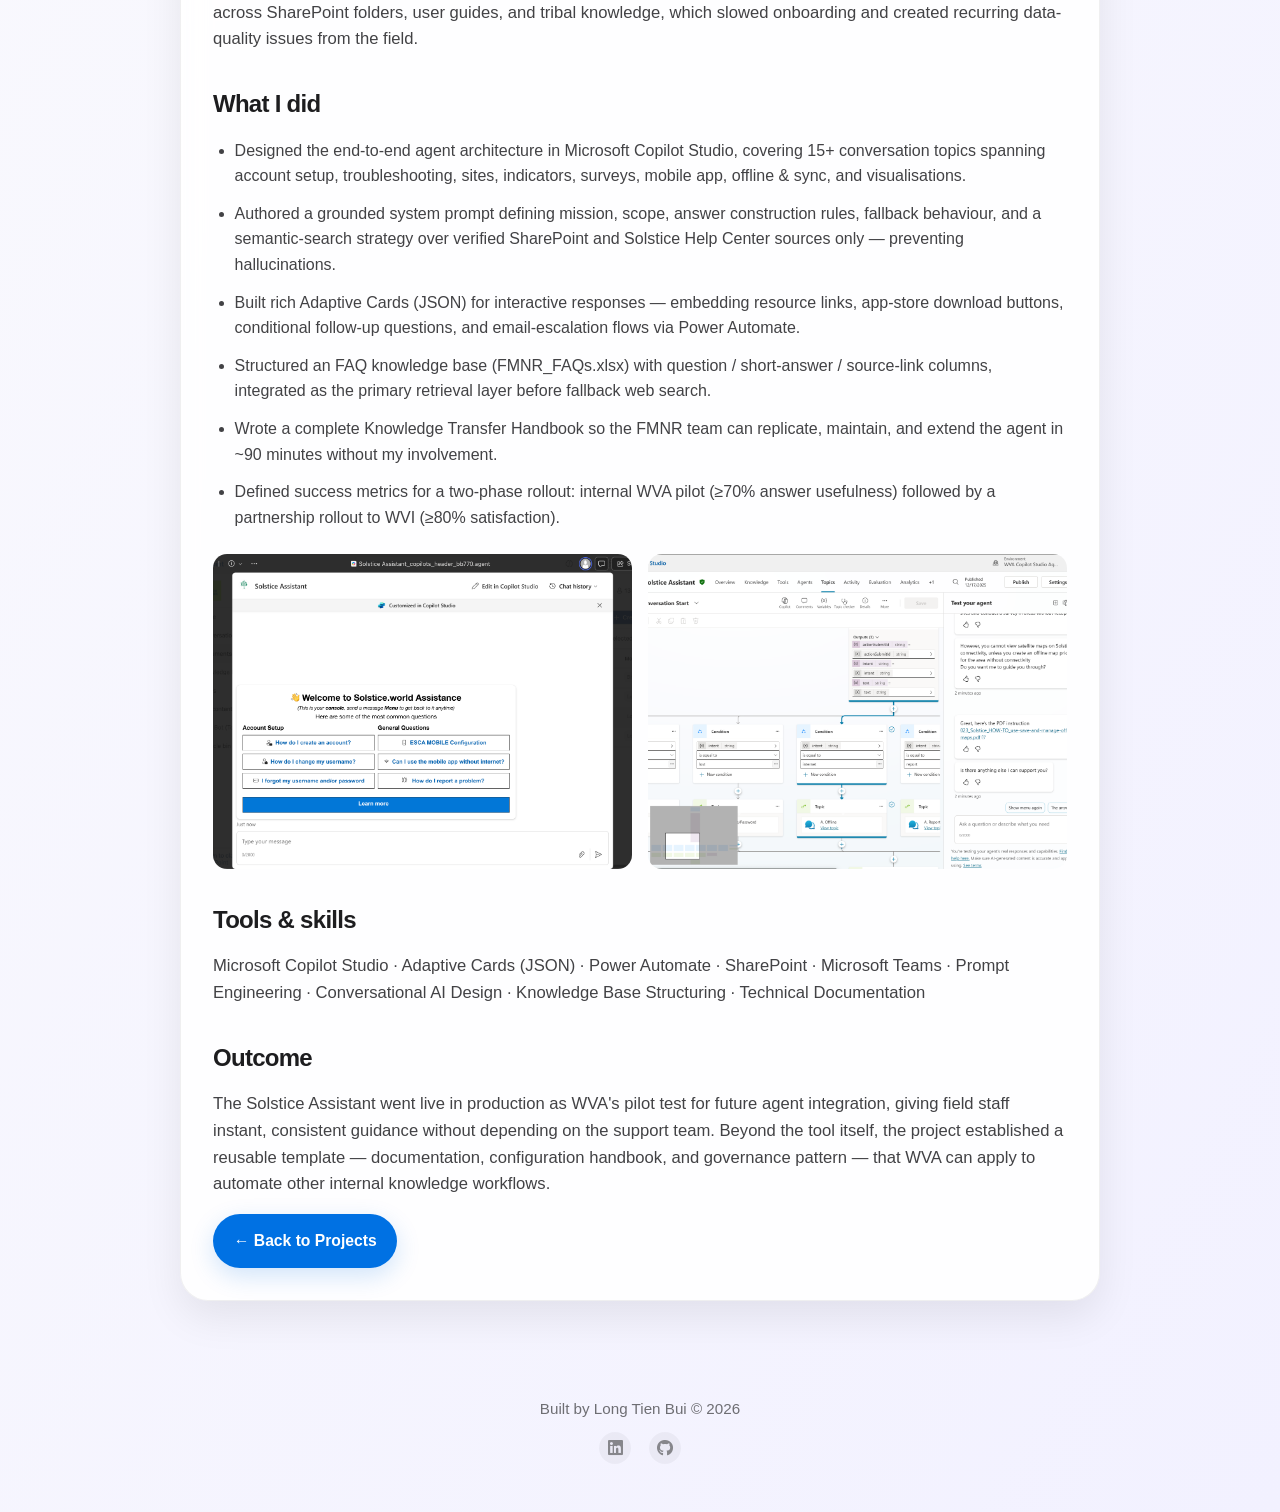
==== commit ee349d84: "update svg,streamlit projects" ====
--- a/project-copilot.html
+++ b/project-copilot.html
@@ -21,6 +21,15 @@
     </header>
 
     <main class="detail-page">
+          <!-- Breadcrumb -->
+    <div class="breadcrumb reveal">
+      <a href="index.html"><i class="fas fa-house"></i> Home</a>
+      <i class="fas fa-chevron-right"></i>
+      <a href="index.html#explorations">Explorations</a>
+      <i class="fas fa-chevron-right"></i>
+      <span>Solstice Assitance Copilot agent for World Vision Australia</span>
+    </div>
+    
       <section class="detail-card reveal">
         <h1>Solstice Assistant – AI Copilot for World Vision</h1>
         <p class="detail-subtitle">Technical Owner · World Vision Australia (FMNR Team) | 2025</p>
--- a/index.css
+++ b/index.css
@@ -1,60 +1,28 @@
 /* Basic Reset */
-* {
-	box-sizing: border-box;
-	margin: 0;
-	padding: 0;
-}
-
-html {
-	scroll-behavior: smooth;
-}
+* { box-sizing: border-box; margin: 0; padding: 0; }
+
+html { scroll-behavior: smooth; }
 
 body {
 	color: #1d1d1f;
 	background: #f5f5f7;
-	font-family:
-		-apple-system,
-		BlinkMacSystemFont,
-		"SF Pro Text",
-		"SF Pro Display",
-		"Segoe UI",
-		Inter,
-		"Helvetica Neue",
-		Arial,
-		sans-serif;
+	font-family: -apple-system, BlinkMacSystemFont, "SF Pro Text", "SF Pro Display", "Segoe UI", Inter, "Helvetica Neue", Arial, sans-serif;
 	line-height: 1.6;
 	-webkit-font-smoothing: antialiased;
 	-moz-osx-font-smoothing: grayscale;
 }
 
-.container {
-	max-width: 1120px;
-	margin: 0 auto;
-	padding: 0 24px;
-}
+.container { max-width: 1120px; margin: 0 auto; padding: 0 24px; }
 
 /* Animated pastel background */
 @keyframes pastel-pan {
-	0% {
-		background-position: 0% 50%;
-	}
-	50% {
-		background-position: 100% 50%;
-	}
-	100% {
-		background-position: 0% 50%;
-	}
+	0%   { background-position: 0% 50%; }
+	50%  { background-position: 100% 50%; }
+	100% { background-position: 0% 50%; }
 }
 
 .bg-pastel-flow {
-	background: linear-gradient(
-		120deg,
-		#fbfbfd 0%,
-		#f2f1ff 25%,
-		#eef8ff 50%,
-		#fff3f8 75%,
-		#fff1f1 100%
-	);
+	background: linear-gradient(120deg, #fbfbfd 0%, #f2f1ff 25%, #eef8ff 50%, #fff3f8 75%, #fff1f1 100%);
 	background-size: 400% 400%;
 	animation: pastel-pan 18s ease-in-out infinite;
 }
@@ -81,26 +49,14 @@
 	border-bottom: 1px solid rgba(0, 0, 0, 0.04);
 }
 
-.header h1 {
-	font-size: 1.7rem;
-	font-weight: 700;
-	letter-spacing: -0.03em;
-}
+.header h1 { font-size: 1.7rem; font-weight: 700; letter-spacing: -0.03em; }
 
 .logo-link,
 .logo-link:visited,
 .logo-link:hover,
-.logo-link:active {
-	color: #1d1d1f;
-	text-decoration: none;
-	display: inline-block;
-}
-
-.nav ul {
-	list-style: none;
-	display: flex;
-	gap: 1.5rem;
-}
+.logo-link:active { color: #1d1d1f; text-decoration: none; display: inline-block; }
+
+.nav ul { list-style: none; display: flex; gap: 1.5rem; }
 
 .nav a {
 	position: relative;
@@ -123,15 +79,10 @@
 	border-radius: 999px;
 }
 
-.nav a:hover::after {
-	width: 100%;
-}
-
-.nav a:hover {
-	color: #0071e3;
-}
-
-/* Hero */
+.nav a:hover::after { width: 100%; }
+.nav a:hover { color: #0071e3; }
+
+/* ===== HERO ===== */
 .hero {
 	display: grid;
 	grid-template-columns: 1.15fr 0.85fr;
@@ -141,10 +92,7 @@
 	padding: 2rem 0 3rem;
 }
 
-.hero-content {
-	min-width: 0;
-	max-width: 680px;
-}
+.hero-content { min-width: 0; max-width: 680px; }
 
 .hero-content h1 {
 	font-size: clamp(3rem, 6vw, 5.2rem);
@@ -154,30 +102,16 @@
 	margin-bottom: 1rem;
 }
 
-.hero-content h3 {
-	font-size: 1.4rem;
-	font-weight: 600;
-	color: #6e6e73;
-	margin-bottom: 1.2rem;
-	letter-spacing: -0.02em;
-}
-
-.hero-content p {
-	font-size: 1.08rem;
-	line-height: 1.75;
-	color: #424245;
+.hero-content h3 { font-size: 1.4rem; font-weight: 600; color: #6e6e73; margin-bottom: 1.2rem; letter-spacing: -0.02em; }
+.hero-content p  { font-size: 1.08rem; line-height: 1.75; color: #424245; margin-bottom: 2rem; max-width: 620px; }
+
+.hero-content p.hero-meta {
+	font-size: 0.9rem;
+	font-weight: 520;
+	color: #86868b;
+	margin-top: -1rem;
 	margin-bottom: 2rem;
-	max-width: 620px;
-}
-
-/* based */
-.hero-content p.hero-meta {
-  font-size: 0.9rem;
-  font-weight: 520;
-  color: #86868b;
-  margin-top: -1rem;
-  margin-bottom: 2rem;
-  letter-spacing: 0.01em;
+	letter-spacing: 0.01em;
 }
 
 .hero-button {
@@ -196,21 +130,12 @@
 	box-shadow: 0 8px 24px rgba(0, 113, 227, 0.18);
 }
 
-.hero-button:hover {
-	background: #0062c4;
-	transform: translateY(-2px);
-}
+.hero-button:hover { background: #0062c4; transform: translateY(-2px); }
 
 @keyframes float-soft {
-	0% {
-		transform: translateY(0px);
-	}
-	50% {
-		transform: translateY(-8px);
-	}
-	100% {
-		transform: translateY(0px);
-	}
+	0%   { transform: translateY(0px); }
+	50%  { transform: translateY(-8px); }
+	100% { transform: translateY(0px); }
 }
 
 .hero-image {
@@ -222,15 +147,54 @@
 	object-fit: cover;
 	box-shadow: 0 20px 60px rgba(0, 0, 0, 0.12);
 	animation: float-soft 5s ease-in-out infinite;
-}
-
-
-
-/* Shared sections */
-.projects,
-.contact {
-	padding: 4.5rem 0;
-}
+	cursor: pointer;
+	transition: transform 0.4s ease, filter 0.4s ease, box-shadow 0.4s ease;
+}
+
+.hero-image:hover {
+	transform: scale(1.04);
+	filter: brightness(1.15);
+	box-shadow: 0 0 0 3px rgba(0, 113, 227, 0.4), 0 24px 60px rgba(0, 0, 0, 0.15);
+}
+
+.hero-image:focus-visible { outline: 3px solid #0071e3; outline-offset: 6px; }
+
+/* Hero responsive — 2-col until very small */
+@media (max-width: 1024px) {
+	.hero { grid-template-columns: 1fr 1fr; gap: 2rem; min-height: auto; padding: 2rem 0 2.5rem; }
+	.hero-content { max-width: 100%; }
+	.hero-image { justify-self: end; max-width: 100%; width: 100%; }
+}
+
+@media (max-width: 720px) {
+	.hero { grid-template-columns: 1.1fr 0.9fr; gap: 1.25rem; }
+	.hero-content h1 { font-size: clamp(2rem, 7vw, 3rem); }
+	.hero-content h3 { font-size: 1rem; }
+	.hero-content p  { font-size: 0.94rem; }
+	.hero-image { border-radius: 22px; }
+}
+
+@media (max-width: 500px) {
+	.hero { grid-template-columns: 1.2fr 0.8fr; gap: 0.75rem; padding: 1.5rem 0 2rem; }
+	.hero-content h1 { font-size: clamp(1.45rem, 7.5vw, 2rem); letter-spacing: -0.04em; }
+	.hero-content h3 { font-size: 0.82rem; margin-bottom: 0.7rem; }
+	.hero-content p  { font-size: 0.82rem; line-height: 1.55; margin-bottom: 0.9rem; }
+	.hero-content p.hero-meta { display: none; }
+	.hero-stack { margin: 0.7rem 0 1rem; }
+	.stack-logos img { height: 20px; }
+	.stack-logos { gap: 0.75rem; }
+	.hero-button { font-size: 0.82rem; padding: 0.62rem 0.85rem; }
+	.hero-image { border-radius: 16px; align-self: center; }
+}
+
+/* Tiny phones only — stack here */
+@media (max-width: 340px) {
+	.hero { grid-template-columns: 1fr; gap: 1.5rem; }
+	.hero-image { justify-self: center; max-width: 220px; }
+}
+
+/* ===== SHARED SECTIONS ===== */
+.projects, .contact { padding: 4.5rem 0; }
 
 .projects h2,
 .contact h2 {
@@ -240,7 +204,7 @@
 	margin-bottom: 2rem;
 }
 
-/* Grid */
+/* Default grid (Explorations) */
 .projects-container {
 	display: grid;
 	grid-template-columns: repeat(auto-fit, minmax(280px, 1fr));
@@ -267,19 +231,9 @@
 	border-color: rgba(0, 113, 227, 0.18);
 }
 
-.project-image {
-	width: 100%;
-	height: 190px;
-	object-fit: cover;
-	display: block;
-}
-
-.project-content {
-	padding: 1.35rem;
-	display: flex;
-	flex-direction: column;
-	flex-grow: 1;
-}
+.project-image { width: 100%; height: 190px; object-fit: cover; display: block; }
+
+.project-content { padding: 1.35rem; display: flex; flex-direction: column; flex-grow: 1; }
 
 .project-content h3 {
 	font-size: 1.18rem;
@@ -289,18 +243,9 @@
 	color: #1d1d1f;
 }
 
-.project-text {
-	font-size: 0.98rem;
-	color: #424245;
-	margin-bottom: 1.1rem;
-}
-
-.project-links {
-	display: flex;
-	flex-wrap: wrap;
-	gap: 0.65rem;
-	margin-top: auto;
-}
+.project-text { font-size: 0.98rem; color: #424245; margin-bottom: 1.1rem; }
+
+.project-links { display: flex; flex-wrap: wrap; gap: 0.65rem; margin-top: auto; }
 
 .project-button {
 	display: inline-flex;
@@ -318,30 +263,144 @@
 	white-space: nowrap;
 }
 
-.project-button:hover {
-	background: #2c2c2e;
-	transform: translateY(-2px);
-}
-
-.project-button i {
-	margin-right: 0;
-}
-
-/* Contact */
-.contact p {
-	margin: 0 auto 2rem;
-	font-size: 1.08rem;
-	color: #424245;
-	max-width: 760px;
-	text-align: center;
-}
-
-.contact-buttons {
+.project-button:hover { background: #2c2c2e; transform: translateY(-2px); }
+.project-button i { margin-right: 0; }
+
+/* ========================================================
+   FEATURED PROJECTS — APPLE-STYLE INFINITE PEEK CAROUSEL
+   ========================================================
+
+   How the peek works:
+     Viewport clips at its own width W.
+     Item width is calculated so 3 items + gaps leave 64px
+     visible at the right → that 64px is the "peek" of card 4.
+
+     card_w = (W - gap_between×2 - gap_before_peek - peek) / 3
+            = (W   - 24×2       - 24             - 64) / 3
+            = (W - 136) / 3
+*/
+
+/* Section clips any overflow coming from the peek approach */
+#projects { overflow: hidden; }
+
+/* Wrapper: relative so buttons can be positioned inside */
+.carousel-wrapper { position: relative; }
+
+/* Viewport: hard clips at its width.
+   transform: translateZ(0) forces a GPU compositing layer — this makes
+   overflow: hidden reliably clip translateX-transformed children.
+   Without it, some browsers let off-screen clones bleed into page layout. */
+.carousel-viewport {
+  overflow: hidden;
+  width: 100%;
+  transform: translateZ(0);
+  -webkit-transform: translateZ(0);
+  isolation: isolate;
+}
+
+/* Flex track — overrides the default grid */
+.carousel-track {
+	display: flex !important;
+	gap: 1.5rem;         /* 24px */
+	align-items: stretch;
+	transition: transform 0.58s cubic-bezier(0.25, 0.46, 0.45, 0.94);
+	will-change: transform;
+}
+
+/* Desktop — 3 visible + 64px peek */
+.carousel-track .project-item {
+	flex: 0 0 calc((100% - 136px) / 3);
+	min-width: 0;
+}
+
+/* Tablet — 2 visible + 48px peek
+   = (W - 24 - 24 - 48) / 2 = (W - 96) / 2 */
+@media (max-width: 900px) {
+	.carousel-track .project-item { flex: 0 0 calc((100% - 96px) / 2); }
+}
+
+/* Mobile — 1 visible + 44px peek
+   = W - 24 - 44 = W - 68 */
+@media (max-width: 560px) {
+	.carousel-track .project-item { flex: 0 0 calc(100% - 68px); }
+}
+
+/* ---- Overlay arrow buttons ---- */
+.carousel-btn {
+	position: absolute;
+	top: 40%;
+	transform: translateY(-50%);
+	z-index: 10;
+	width: 42px;
+	height: 42px;
+	border-radius: 50%;
+	border: 1.5px solid rgba(0, 0, 0, 0.1);
+	background: rgba(255, 255, 255, 0.9);
+	backdrop-filter: blur(10px);
+	-webkit-backdrop-filter: blur(10px);
+	cursor: pointer;
+	display: flex;
+	align-items: center;
+	justify-content: center;
+	color: #1d1d1f;
+	font-size: 0.88rem;
+	box-shadow: 0 4px 16px rgba(0, 0, 0, 0.12);
+	transition:
+		background 0.2s ease,
+		box-shadow 0.2s ease,
+		opacity 0.3s ease,
+		transform 0.2s ease;
+}
+
+/* Override: keep translateY(-50%) when hovering */
+.carousel-btn:hover {
+	background: white;
+	box-shadow: 0 8px 28px rgba(0, 0, 0, 0.16);
+	transform: translateY(-50%) scale(1.1);
+}
+
+.carousel-btn:disabled { opacity: 0; pointer-events: none; }
+
+/* Left button: overlays left edge of first card */
+.carousel-prev { left: 12px; }
+
+/*
+  Right button: sits just before the peek zone.
+  Peek = 64px, button diameter = 42px, so we want it centred
+  at the boundary: right = 64 + 21 + ~12px margin = ~97 → use 80px
+*/
+.carousel-next { right: 80px; }
+
+@media (max-width: 900px) { .carousel-next { right: 64px; } }  /* peek 48px */
+@media (max-width: 560px) { .carousel-next { right: 56px; } }  /* peek 44px */
+
+/* ---- Dot indicators (pill style) ---- */
+.carousel-dots {
 	display: flex;
 	justify-content: center;
-	gap: 1rem;
-	flex-wrap: wrap;
-}
+	align-items: center;
+	gap: 0.5rem;
+	margin-top: 1.5rem;
+	min-height: 20px;
+}
+
+.carousel-dot {
+	height: 8px;
+	width: 8px;
+	border-radius: 999px;
+	background: rgba(0, 0, 0, 0.15);
+	border: none;
+	cursor: pointer;
+	padding: 0;
+	transition: background 0.25s ease, width 0.3s cubic-bezier(0.34, 1.56, 0.64, 1);
+}
+
+.carousel-dot.active { background: #0071e3; width: 24px; }
+
+/* ===== CONTACT ===== */
+.contact p { margin: 0 auto 2rem; font-size: 1.08rem; color: #424245; max-width: 760px; text-align: center; }
+
+.contact-buttons { display: flex; justify-content: center; gap: 1rem; flex-wrap: wrap; }
 
 .contact-button {
 	display: inline-flex;
@@ -357,39 +416,17 @@
 	transition: transform 0.2s ease, opacity 0.2s ease, box-shadow 0.2s ease;
 }
 
-.contact-button:hover {
-	transform: translateY(-2px);
-	opacity: 0.95;
-}
-
-.contact-button.email {
-	background-color: #0071e3;
-}
-
-.contact-button.linkedin {
-	background-color: #0a66c2;
-}
-
-.contact-button.github {
-	background-color: #1d1d1f;
-}
-
-/* Reveal animation */
-.reveal {
-	opacity: 0;
-	transform: translateY(28px);
-	transition: opacity 0.8s ease, transform 0.8s ease;
-}
-
-.reveal.active {
-	opacity: 1;
-	transform: translateY(0);
-}
-
-/* Detail pages */
-.detail-page {
-	padding: 2rem 0 4rem;
-}
+.contact-button:hover { transform: translateY(-2px); opacity: 0.95; }
+.contact-button.email    { background-color: #0071e3; }
+.contact-button.linkedin { background-color: #0a66c2; }
+.contact-button.github   { background-color: #1d1d1f; }
+
+/* ===== REVEAL ===== */
+.reveal { opacity: 0; transform: translateY(28px); transition: opacity 0.8s ease, transform 0.8s ease; }
+.reveal.active { opacity: 1; transform: translateY(0); }
+
+/* ===== DETAIL PAGES ===== */
+.detail-page { padding: 2rem 0 4rem; }
 
 .detail-card {
 	max-width: 920px;
@@ -403,690 +440,196 @@
 	box-shadow: 0 16px 40px rgba(0, 0, 0, 0.08);
 }
 
-.detail-card h1 {
-	font-size: clamp(2.4rem, 5vw, 4rem);
-	line-height: 1;
-	letter-spacing: -0.05em;
-	margin-bottom: 0.5rem;
-}
-
-.detail-subtitle {
-	font-size: 1.05rem;
-	margin-bottom: 1.1rem;
-	color: #6e6e73;
-}
-
-.detail-actions {
-	margin: 1.25rem 0 1.75rem;
-}
-
-.detail-image {
-	width: 100%;
-	max-width: 900px;
-	height: auto;
-	border-radius: 18px;
-	margin-bottom: 2rem;
-	display: block;
-}
-
-.detail-gallery {
-	display: grid;
-	grid-template-columns: repeat(auto-fit, minmax(240px, 1fr));
-	gap: 1rem;
-	margin: 1.5rem 0 2rem;
-}
-
-.detail-gallery-dvp {
-	display: grid;
-	/* grid-template-columns: repeat(auto-fit, minmax(240px, 1fr)); */
-	gap: 1rem;
-	margin: 1.5rem 0 2rem;
-}
-
-.detail-gallery .detail-image {
-	margin-bottom: 0;
-	border-radius: 14px;
-	aspect-ratio: 4 / 3;
-	object-fit: cover;
-}
-
-.detail-card h2 {
-	margin-top: 2rem;
-	margin-bottom: 0.9rem;
-	font-size: 1.5rem;
-	letter-spacing: -0.03em;
-}
-
-.detail-card p {
-	font-size: 1.04rem;
-	color: #424245;
-	margin-bottom: 1rem;
-}
-
-.detail-card ul {
-	margin-left: 1.35rem;
-	margin-bottom: 1rem;
-}
-
-.detail-card li {
-	margin-bottom: 0.75rem;
-	color: #424245;
-}
+.detail-card h1 { font-size: clamp(2.4rem, 5vw, 4rem); line-height: 1; letter-spacing: -0.05em; margin-bottom: 0.5rem; }
+.detail-subtitle { font-size: 1.05rem; margin-bottom: 1.1rem; color: #6e6e73; }
+.detail-actions  { margin: 1.25rem 0 1.75rem; }
+
+.detail-image { width: 100%; max-width: 900px; height: auto; border-radius: 18px; margin-bottom: 2rem; display: block; }
+
+.detail-gallery { display: grid; grid-template-columns: repeat(auto-fit, minmax(240px, 1fr)); gap: 1rem; margin: 1.5rem 0 2rem; }
+.detail-gallery-dvp { display: grid; gap: 1rem; margin: 1.5rem 0 2rem; }
+
+.detail-gallery .detail-image { margin-bottom: 0; border-radius: 14px; aspect-ratio: 4 / 3; object-fit: cover; }
+
+.detail-card h2 { margin-top: 2rem; margin-bottom: 0.9rem; font-size: 1.5rem; letter-spacing: -0.03em; }
+.detail-card p  { font-size: 1.04rem; color: #424245; margin-bottom: 1rem; }
+.detail-card ul { margin-left: 1.35rem; margin-bottom: 1rem; }
+.detail-card li { margin-bottom: 0.75rem; color: #424245; }
 
 /* Footer */
 footer {
+	display: flex;
+	flex-direction: column;
+	align-items: center;
+	gap: 0.7rem;
 	text-align: center;
 	padding: 2rem 0 3rem;
 	color: #6e6e73;
 	font-size: 0.95rem;
 }
 
-/* Tablet */
-@media (max-width: 1024px) {
-	.hero {
-		grid-template-columns: 1fr;
-		gap: 2rem;
-		min-height: auto;
-		padding: 2rem 0 2.5rem;
-	}
-
-	.hero-content {
-		max-width: 100%;
-	}
-
-	.hero-image {
-		justify-self: center;
-		max-width: 360px;
-		width: 100%;
-	}
-}
-
-/* Mobile */
+.footer-links { display: flex; gap: 1.1rem; }
+
+.footer-links a {
+	color: #86868b;
+	font-size: 1.05rem;
+	text-decoration: none;
+	transition: color 0.2s ease, transform 0.2s ease;
+	display: inline-flex;
+	align-items: center;
+	justify-content: center;
+	width: 32px;
+	height: 32px;
+	border-radius: 50%;
+	background: rgba(0, 0, 0, 0.04);
+}
+
+.footer-links a:hover { color: #1d1d1f; transform: translateY(-2px); background: rgba(0, 0, 0, 0.08); }
+
+/* ===== MOBILE GLOBAL ===== */
 @media (max-width: 768px) {
-	.container {
-		padding: 0 18px;
-	}
-
-	.header {
-		flex-direction: column;
-		align-items: flex-start;
-		padding-left: 18px;
-		padding-right: 18px;
-	}
-
-	.nav ul {
-		gap: 1rem;
-		flex-wrap: wrap;
-	}
-
-	.hero-content h1 {
-		font-size: 2.8rem;
-	}
-
-	.hero-content h3 {
-		font-size: 1.1rem;
-	}
-
-	.hero-content p,
-	.detail-card p,
-	.project-text,
-	.contact p {
-		font-size: 1rem;
-	}
-
-	.hero-image {
-		max-width: 320px;
-	}
-
-	.detail-card {
-		padding: 1.4rem;
-		border-radius: 22px;
-	}
-}
-
-.section-intro {
-	max-width: 760px;
-	margin: 0 auto 2rem;
-	text-align: center;
-	color: #424245;
-	font-size: 1.05rem;
-}
-
-.exploration-hidden {
-	display: none;
-}
-
-.exploration-hidden.show {
-	display: flex;
-}
-
-.exploration-toggle-wrap {
-	display: flex;
-	justify-content: center;
-	margin-top: 2rem;
-}
-
-.exploration-toggle-button {
-	border: none;
-	cursor: pointer;
-}
-
-
-.detail-subtitle a {
+	.container { padding: 0 18px; }
+	.header { flex-direction: column; align-items: flex-start; padding-left: 18px; padding-right: 18px; }
+	.nav ul { gap: 1rem; flex-wrap: wrap; }
+	.hero-content p, .detail-card p, .project-text, .contact p { font-size: 1rem; }
+	.detail-card { padding: 1.4rem; border-radius: 22px; }
+}
+
+/* ===== EXPLORATIONS ===== */
+.section-intro { max-width: 760px; margin: 0 auto 2rem; text-align: center; color: #424245; font-size: 1.05rem; }
+.exploration-hidden { display: none; }
+.exploration-hidden.show { display: flex; }
+.exploration-toggle-wrap { display: flex; justify-content: center; margin-top: 2rem; }
+.exploration-toggle-button { border: none; cursor: pointer; }
+
+/* ===== DETAIL MISC ===== */
+.detail-subtitle a { color: #0071e3; text-decoration: none; font-weight: 600; border-bottom: 1px solid transparent; transition: border-color 0.2s ease; }
+.detail-subtitle a:hover { border-bottom-color: #0071e3; }
+
+.video-embed { position: relative; width: 100%; max-width: 900px; aspect-ratio: 16 / 9; border-radius: 18px; overflow: hidden; margin: 1rem 0 2rem; box-shadow: 0 12px 36px rgba(0,0,0,0.12); }
+.video-embed iframe { position: absolute; inset: 0; width: 100%; height: 100%; border: 0; }
+
+.video-thumb-link { position: relative; display: block; max-width: 900px; border-radius: 18px; overflow: hidden; margin: 1rem 0 2rem; box-shadow: 0 12px 36px rgba(0,0,0,0.12); text-decoration: none; transition: transform 0.25s ease, box-shadow 0.25s ease; }
+.video-thumb-link:hover { transform: translateY(-3px); box-shadow: 0 18px 48px rgba(0,0,0,0.16); }
+.video-thumb-link img { width: 100%; height: auto; display: block; }
+.video-thumb-play { position: absolute; inset: 0; display: flex; align-items: center; justify-content: center; gap: 0.6rem; color: white; font-weight: 600; font-size: 1.1rem; background: rgba(0,0,0,0.35); opacity: 0; transition: opacity 0.25s ease; }
+.video-thumb-play i { color: #ff0000; font-size: 2rem; }
+.video-thumb-link:hover .video-thumb-play { opacity: 1; }
+
+/* ===== HERO MODAL ===== */
+.hero-modal { position: fixed; inset: 0; z-index: 1000; display: none; align-items: center; justify-content: center; padding: 2rem 1rem; }
+.hero-modal.open { display: flex; }
+
+.hero-modal-backdrop { position: absolute; inset: 0; background: rgba(20,20,30,0.55); backdrop-filter: blur(8px); -webkit-backdrop-filter: blur(8px); animation: fade-in 0.25s ease; }
+
+@keyframes fade-in { from { opacity: 0; } to { opacity: 1; } }
+@keyframes modal-pop { from { opacity: 0; transform: translateY(20px) scale(0.97); } to { opacity: 1; transform: translateY(0) scale(1); } }
+
+.hero-modal-card { position: relative; width: 100%; max-width: 640px; max-height: 85vh; background: rgba(255,255,255,0.96); backdrop-filter: blur(20px); -webkit-backdrop-filter: blur(20px); border-radius: 28px; border: 1px solid rgba(0,0,0,0.06); box-shadow: 0 30px 80px rgba(0,0,0,0.25); padding: 2rem; overflow-y: auto; animation: modal-pop 0.3s ease; }
+.hero-modal-card h2 { font-size: 1.8rem; letter-spacing: -0.03em; margin-bottom: 1.2rem; }
+
+.hero-modal-close { position: absolute; top: 1rem; right: 1rem; width: 38px; height: 38px; border-radius: 50%; border: none; background: rgba(0,0,0,0.06); color: #1d1d1f; cursor: pointer; display: flex; align-items: center; justify-content: center; transition: background 0.2s ease, transform 0.2s ease; }
+.hero-modal-close:hover { background: rgba(0,0,0,0.12); transform: rotate(90deg); }
+
+.hero-modal-tabs { display: flex; flex-wrap: wrap; gap: 0.5rem; margin-bottom: 1.5rem; border-bottom: 1px solid rgba(0,0,0,0.08); padding-bottom: 0.75rem; }
+
+.hero-tab { border: none; background: transparent; color: #6e6e73; font-weight: 600; font-size: 0.95rem; padding: 0.5rem 0.9rem; border-radius: 999px; cursor: pointer; transition: background 0.2s ease, color 0.2s ease; }
+.hero-tab:hover { color: #1d1d1f; background: rgba(0,0,0,0.05); }
+.hero-tab.active { background: #0071e3; color: white; }
+
+.hero-tab-panel { display: none; animation: fade-in 0.3s ease; }
+.hero-tab-panel.active { display: block; }
+.hero-tab-panel p  { font-size: 1.02rem; line-height: 1.7; color: #424245; margin-bottom: 0.9rem; }
+.hero-tab-panel ul { margin-left: 1.2rem; margin-bottom: 0.9rem; }
+.hero-tab-panel li { color: #424245; margin-bottom: 0.55rem; }
+.hero-tab-panel h3 { font-size: 1.15rem; margin-bottom: 0.6rem; letter-spacing: -0.02em; }
+
+body.modal-open { overflow: hidden; }
+
+@media (max-width: 640px) {
+	.hero-modal-card { padding: 1.5rem 1.25rem; border-radius: 22px; }
+	.hero-modal-card h2 { font-size: 1.4rem; }
+	.hero-tab { font-size: 0.88rem; padding: 0.45rem 0.75rem; }
+}
+
+/* ===== TECH STACK LOGOS ===== */
+.hero-stack { margin: 1.5rem 0 2rem; }
+.stack-label { display: block; font-size: 0.82rem; font-weight: 600; letter-spacing: 0.08em; text-transform: uppercase; color: #86868b; margin-bottom: 0.8rem; }
+.stack-logos { display: flex; flex-wrap: wrap; align-items: center; gap: 1.5rem; }
+.stack-logos img { height: 28px; width: auto; opacity: 0.72; transition: opacity 0.25s ease, transform 0.25s ease; filter: grayscale(100%); }
+.stack-logos img:hover { opacity: 1; transform: translateY(-2px); filter: grayscale(0%); }
+
+@media (max-width: 640px) { .stack-logos { gap: 1.1rem; } .stack-logos img { height: 24px; } }
+
+/* ===== MODAL CONTENT ITEMS ===== */
+.edu-item { padding: 18px 0; border-bottom: 1px solid #e9e9e9; }
+.edu-item:last-child { border-bottom: none; }
+.edu-item h3 { margin: 0 0 2px; font-size: 1.2rem; line-height: 1.4; font-weight: 700; }
+.edu-item h3 span { font-weight: 600; color: #666; }
+.edu-faculty { margin: 0 0 12px; color: #666; font-size: 0.98rem; line-height: 1.4; font-weight: 600; }
+.edu-item p { margin: 0; line-height: 1.7; color: #444; }
+
+.exp-item { padding: 16px 0; border-bottom: 1px solid #e9e9e9; }
+.exp-item:last-child { border-bottom: none; }
+.exp-item h3 { margin: 0 0 6px; font-size: 1.2rem; line-height: 1.45; }
+.exp-item h3 span { font-weight: 500; color: #666; }
+.exp-item p { margin: 0; color: #555; line-height: 1.7; }
+
+.funfact-item { padding: 16px 0; border-bottom: 1px solid #e9e9e9; }
+.funfact-item:last-child { border-bottom: none; }
+.funfact-item h3 { margin: 0 0 6px; font-size: 1.1rem; line-height: 1.4; font-weight: 700; }
+.funfact-item p { margin: 0; color: #555; line-height: 1.7; }
+
+/* ===== TECH TAGS ===== */
+.tech-tags { display: flex; flex-wrap: wrap; gap: 0.4rem; margin: 0.6rem 0 1rem; }
+
+.tech-tag {
+	display: inline-block;
+	padding: 0.22rem 0.65rem;
+	background: rgba(0,113,227,0.07);
 	color: #0071e3;
-	text-decoration: none;
+	border-radius: 999px;
+	font-size: 0.76rem;
 	font-weight: 600;
-	border-bottom: 1px solid transparent;
-	transition: border-color 0.2s ease;
-}
-
-.detail-subtitle a:hover {
-	border-bottom-color: #0071e3;
-}
-
-
-.video-embed {
-	position: relative;
-	width: 100%;
-	max-width: 900px;
-	aspect-ratio: 16 / 9;
-	border-radius: 18px;
-	overflow: hidden;
-	margin: 1rem 0 2rem;
-	box-shadow: 0 12px 36px rgba(0, 0, 0, 0.12);
-}
-
-.video-embed iframe {
+	border: 1px solid rgba(0,113,227,0.18);
+	letter-spacing: 0.01em;
+	transition: background 0.2s ease, border-color 0.2s ease, transform 0.2s ease;
+	cursor: default;
+	user-select: none;
+}
+
+.tech-tag:hover { background: rgba(0,113,227,0.14); border-color: rgba(0,113,227,0.32); transform: translateY(-1px); }
+
+/* ===== PROJECT IMAGE HOVER OVERLAY ===== */
+.project-image-wrap { position: relative; overflow: hidden; }
+.project-image-wrap .project-image { transition: transform 0.45s cubic-bezier(0.25, 0.46, 0.45, 0.94); display: block; width: 100%; }
+.project-image-wrap:hover .project-image { transform: scale(1.05); }
+
+.project-image-overlay {
 	position: absolute;
 	inset: 0;
-	width: 100%;
-	height: 100%;
-	border: 0;
-}
-
-
-.video-thumb-link {
-	position: relative;
-	display: block;
-	max-width: 900px;
-	border-radius: 18px;
-	overflow: hidden;
-	margin: 1rem 0 2rem;
-	box-shadow: 0 12px 36px rgba(0, 0, 0, 0.12);
-	text-decoration: none;
-	transition: transform 0.25s ease, box-shadow 0.25s ease;
-}
-
-.video-thumb-link:hover {
-	transform: translateY(-3px);
-	box-shadow: 0 18px 48px rgba(0, 0, 0, 0.16);
-}
-
-.video-thumb-link img {
-	width: 100%;
-	height: auto;
-	display: block;
-}
-
-.video-thumb-play {
-	position: absolute;
-	inset: 0;
+	background: linear-gradient(to bottom, rgba(0,0,0,0) 0%, rgba(0,0,0,0.52) 100%);
 	display: flex;
-	align-items: center;
-	justify-content: center;
-	gap: 0.6rem;
+	align-items: flex-end;
+	justify-content: flex-start;
+	padding: 1rem 1.1rem;
 	color: white;
-	font-weight: 600;
-	font-size: 1.1rem;
-	background: rgba(0, 0, 0, 0.35);
+	font-weight: 650;
+	font-size: 0.92rem;
+	letter-spacing: -0.01em;
 	opacity: 0;
-	transition: opacity 0.25s ease;
-}
-
-.video-thumb-play i {
-	color: #ff0000;
-	font-size: 2rem;
-}
-
-.video-thumb-link:hover .video-thumb-play {
-	opacity: 1;
-}
-
-
-/* Hero image is clickable */
-.hero-image {
-	cursor: pointer;
-	transition: transform 0.4s ease, filter 0.4s ease, box-shadow 0.4s ease;
-}
-
-/* .hero-image:hover {
-  transform: translateY(-4px) scale(1.05);
-  filter: brightness(0.88);
-  box-shadow: 0 28px 70px rgba(0, 0, 0, 0.18);
-} */
-
-.hero-image:hover {
-  transform: scale(1.04);
-  filter: brightness(1.15);
-  box-shadow: 0 0 0 3px rgba(0, 113, 227, 0.4), 0 24px 60px rgba(0, 0, 0, 0.15);
-}
-
-.hero-image:focus-visible {
-	outline: 3px solid #0071e3;
-	outline-offset: 6px;
-}
-
-/* Modal overlay */
-.hero-modal {
-	position: fixed;
-	inset: 0;
-	z-index: 1000;
-	display: none;
-	align-items: center;
-	justify-content: center;
-	padding: 2rem 1rem;
-}
-
-.hero-modal.open {
-	display: flex;
-}
-
-.hero-modal-backdrop {
-	position: absolute;
-	inset: 0;
-	background: rgba(20, 20, 30, 0.55);
-	backdrop-filter: blur(8px);
-	-webkit-backdrop-filter: blur(8px);
-	animation: fade-in 0.25s ease;
-}
-
-@keyframes fade-in {
-	from { opacity: 0; }
-	to { opacity: 1; }
-}
-
-@keyframes modal-pop {
-	from { opacity: 0; transform: translateY(20px) scale(0.97); }
-	to { opacity: 1; transform: translateY(0) scale(1); }
-}
-
-.hero-modal-card {
-	position: relative;
-	width: 100%;
-	max-width: 640px;
-	max-height: 85vh;
-	background: rgba(255, 255, 255, 0.96);
-	backdrop-filter: blur(20px);
-	-webkit-backdrop-filter: blur(20px);
-	border-radius: 28px;
-	border: 1px solid rgba(0, 0, 0, 0.06);
-	box-shadow: 0 30px 80px rgba(0, 0, 0, 0.25);
-	padding: 2rem;
-	overflow-y: auto;
-	animation: modal-pop 0.3s ease;
-}
-
-.hero-modal-card h2 {
-	font-size: 1.8rem;
-	letter-spacing: -0.03em;
-	margin-bottom: 1.2rem;
-}
-
-.hero-modal-close {
-	position: absolute;
-	top: 1rem;
-	right: 1rem;
-	width: 38px;
-	height: 38px;
-	border-radius: 50%;
-	border: none;
-	background: rgba(0, 0, 0, 0.06);
-	color: #1d1d1f;
-	cursor: pointer;
-	display: flex;
-	align-items: center;
-	justify-content: center;
-	transition: background 0.2s ease, transform 0.2s ease;
-}
-
-.hero-modal-close:hover {
-	background: rgba(0, 0, 0, 0.12);
-	transform: rotate(90deg);
-}
-
-/* Tabs */
-.hero-modal-tabs {
-	display: flex;
-	flex-wrap: wrap;
-	gap: 0.5rem;
-	margin-bottom: 1.5rem;
-	border-bottom: 1px solid rgba(0, 0, 0, 0.08);
-	padding-bottom: 0.75rem;
-}
-
-.hero-tab {
-	border: none;
-	background: transparent;
-	color: #6e6e73;
-	font-weight: 600;
-	font-size: 0.95rem;
-	padding: 0.5rem 0.9rem;
-	border-radius: 999px;
-	cursor: pointer;
-	transition: background 0.2s ease, color 0.2s ease;
-}
-
-.hero-tab:hover {
-	color: #1d1d1f;
-	background: rgba(0, 0, 0, 0.05);
-}
-
-.hero-tab.active {
-	background: #0071e3;
-	color: white;
-}
-
-/* Panels */
-.hero-tab-panel {
-	display: none;
-	animation: fade-in 0.3s ease;
-}
-
-.hero-tab-panel.active {
-	display: block;
-}
-
-.hero-tab-panel p {
-	font-size: 1.02rem;
-	line-height: 1.7;
-	color: #424245;
-	margin-bottom: 0.9rem;
-}
-
-.hero-tab-panel ul {
-	margin-left: 1.2rem;
-	margin-bottom: 0.9rem;
-}
-
-.hero-tab-panel li {
-	color: #424245;
-	margin-bottom: 0.55rem;
-}
-
-.hero-tab-panel h3 {
-	font-size: 1.15rem;
-	margin-bottom: 0.6rem;
-	letter-spacing: -0.02em;
-}
-
-/* Prevent body scroll when modal open */
-body.modal-open {
-	overflow: hidden;
-}
-
-/* Mobile */
-@media (max-width: 640px) {
-	.hero-modal-card {
-		padding: 1.5rem 1.25rem;
-		border-radius: 22px;
-	}
-
-	.hero-modal-card h2 {
-		font-size: 1.4rem;
-	}
-
-	.hero-tab {
-		font-size: 0.88rem;
-		padding: 0.45rem 0.75rem;
-	}
-}
-
-.hero-stack {
-	margin: 1.5rem 0 2rem;
-}
-
-.stack-label {
-	display: block;
-	font-size: 0.82rem;
-	font-weight: 600;
-	letter-spacing: 0.08em;
-	text-transform: uppercase;
-	color: #86868b;
-	margin-bottom: 0.8rem;
-}
-
-.stack-logos {
-	display: flex;
-	flex-wrap: wrap;
-	align-items: center;
-	gap: 1.5rem;
-}
-
-.stack-logos img {
-	height: 28px;
-	width: auto;
-	opacity: 0.72;
-	transition: opacity 0.25s ease, transform 0.25s ease;
-	filter: grayscale(100%);
-}
-
-.stack-logos img:hover {
-	opacity: 1;
-	transform: translateY(-2px);
-	filter: grayscale(0%);
-}
-
-@media (max-width: 640px) {
-	.stack-logos {
-		gap: 1.1rem;
-	}
-
-	.stack-logos img {
-		height: 24px;
-	}
-}
-
-.edu-item {
-  padding: 18px 0;
-  border-bottom: 1px solid #e9e9e9;
-}
-
-.edu-item:last-child {
-  border-bottom: none;
-}
-
-.edu-item h3 {
-  margin: 0 0 2px;
-  font-size: 1.2rem;
-  line-height: 1.4;
-  font-weight: 700;
-}
-
-.edu-item h3 span {
-  font-weight: 600;
-  color: #666;
-}
-
-.edu-faculty {
-  margin: 0 0 12px;
-  color: #666;
-  font-size: 0.98rem;
-  line-height: 1.4;
-  font-weight: 600;
-}
-
-.edu-item p {
-  margin: 0;
-  line-height: 1.7;
-  color: #444;
-}
-
-.exp-item {
-  padding: 16px 0;
-  border-bottom: 1px solid #e9e9e9;
-}
-
-.exp-item:last-child {
-  border-bottom: none;
-}
-
-.exp-item h3 {
-  margin: 0 0 6px;
-  font-size: 1.2rem;
-  line-height: 1.45;
-}
-
-.exp-item h3 span {
-  font-weight: 500;
-  color: #666;
-}
-
-.exp-item p {
-  margin: 0;
-  color: #555;
-  line-height: 1.7;
-}
-
-.funfact-item {
-  padding: 16px 0;
-  border-bottom: 1px solid #e9e9e9;
-}
-
-.funfact-item:last-child {
-  border-bottom: none;
-}
-
-.funfact-item h3 {
-  margin: 0 0 6px;
-  font-size: 1.1rem;
-  line-height: 1.4;
-  font-weight: 700;
-}
-
-.funfact-item p {
-  margin: 0;
-  color: #555;
-  line-height: 1.7;
-}
-
-/* 2. Tech pill badges */
-.tech-tags {
-  display: flex;
-  flex-wrap: wrap;
-  gap: 0.4rem;
-  margin: 0.6rem 0 1rem;
-}
-
-.tech-tag {
-  display: inline-block;
-  padding: 0.22rem 0.65rem;
-  background: rgba(0, 113, 227, 0.07);
-  color: #0071e3;
-  border-radius: 999px;
-  font-size: 0.76rem;
-  font-weight: 600;
-  border: 1px solid rgba(0, 113, 227, 0.18);
-  letter-spacing: 0.01em;
-  transition: background 0.2s ease, border-color 0.2s ease, transform 0.2s ease;
-  cursor: default;
-  user-select: none;
-}
-
-.tech-tag:hover {
-  background: rgba(0, 113, 227, 0.14);
-  border-color: rgba(0, 113, 227, 0.32);
-  transform: translateY(-1px);
-}
-
-/* 3. Project image hover overlay */
-.project-image-wrap {
-  position: relative;
-  overflow: hidden;
-}
-
-.project-image-wrap .project-image {
-  transition: transform 0.45s cubic-bezier(0.25, 0.46, 0.45, 0.94);
-  display: block;
-  width: 100%;
-}
-
-.project-image-wrap:hover .project-image {
-  transform: scale(1.05);
-}
-
-.project-image-overlay {
-  position: absolute;
-  inset: 0;
-  background: linear-gradient(
-    to bottom,
-    rgba(0, 0, 0, 0.0) 0%,
-    rgba(0, 0, 0, 0.52) 100%
-  );
-  display: flex;
-  align-items: flex-end;
-  justify-content: flex-start;
-  padding: 1rem 1.1rem;
-  color: white;
-  font-weight: 650;
-  font-size: 0.92rem;
-  letter-spacing: -0.01em;
-  opacity: 0;
-  transition: opacity 0.3s ease;
-}
-
-.project-image-wrap:hover .project-image-overlay {
-  opacity: 1;
-}
-
-/* 7. Footer social links */
-footer {
-  display: flex;
-  flex-direction: column;
-  align-items: center;
-  gap: 0.7rem;
-}
-
-.footer-links {
-  display: flex;
-  gap: 1.1rem;
-}
-
-.footer-links a {
-  color: #86868b;
-  font-size: 1.05rem;
-  text-decoration: none;
-  transition: color 0.2s ease, transform 0.2s ease;
-  display: inline-flex;
-  align-items: center;
-  justify-content: center;
-  width: 32px;
-  height: 32px;
-  border-radius: 50%;
-  background: rgba(0, 0, 0, 0.04);
-}
-
-.footer-links a:hover {
-  color: #1d1d1f;
-  transform: translateY(-2px);
-  background: rgba(0, 0, 0, 0.08);
-}
-
-/* 4. SELECTED EXPLORATION Staggered card reveal animation */
+	transition: opacity 0.3s ease;
+}
+
+.project-image-wrap:hover .project-image-overlay { opacity: 1; }
+
+/* ===== STAGGERED CARD REVEAL (Explorations) ===== */
 @keyframes card-slide-in {
-  from {
-    opacity: 0;
-    transform: translateY(22px);
-  }
-  to {
-    opacity: 1;
-    transform: translateY(0);
-  }
-}
-
-.projects-stagger .project-item {
-  animation: card-slide-in 0.6s cubic-bezier(0.22, 1, 0.36, 1) both;
-}
-
+	from { opacity: 0; transform: translateY(22px); }
+	to   { opacity: 1; transform: translateY(0); }
+}
+
+.projects-stagger .project-item { animation: card-slide-in 0.6s cubic-bezier(0.22, 1, 0.36, 1) both; }
 .projects-stagger .project-item:nth-child(1) { animation-delay: 0ms; }
 .projects-stagger .project-item:nth-child(2) { animation-delay: 40ms; }
 .projects-stagger .project-item:nth-child(3) { animation-delay: 80ms; }
@@ -1094,9 +637,18 @@
 .projects-stagger .project-item:nth-child(5) { animation-delay: 160ms; }
 .projects-stagger .project-item:nth-child(6) { animation-delay: 200ms; }
 
-/* Cards hidden before stagger triggers */
-.projects-stagger-pending .project-item {
-  opacity: 0;
-}
-
-
+.projects-stagger-pending .project-item { opacity: 0; }
+
+
+    /* ── Breadcrumb ── */
+    .breadcrumb {
+      display: flex;
+      align-items: center;
+      gap: 0.5rem;
+      font-size: 0.9rem;
+      color: #86868b;
+      margin-bottom: 2.5rem;
+    }
+    .breadcrumb a { color: #0071e3; text-decoration: none; font-weight: 500; }
+    .breadcrumb a:hover { text-decoration: underline; }
+    .breadcrumb i { font-size: 0.7rem; }
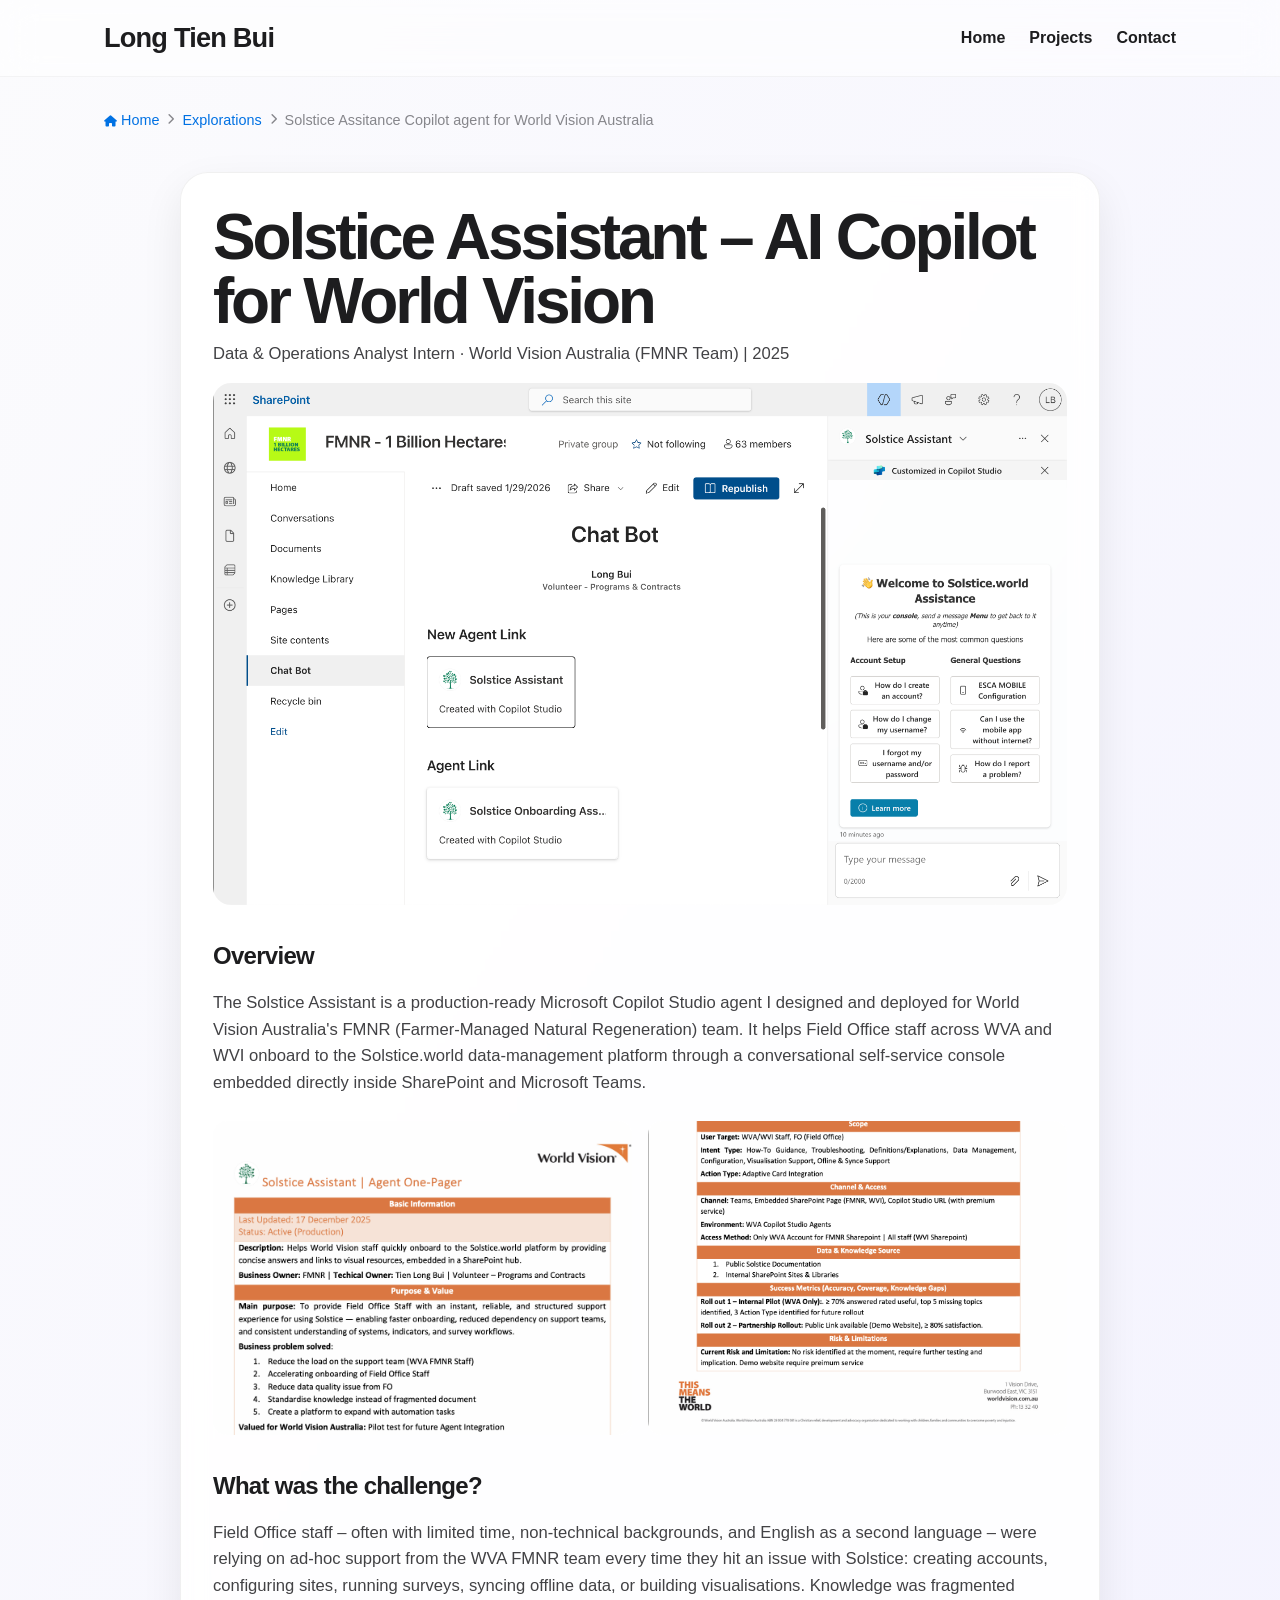
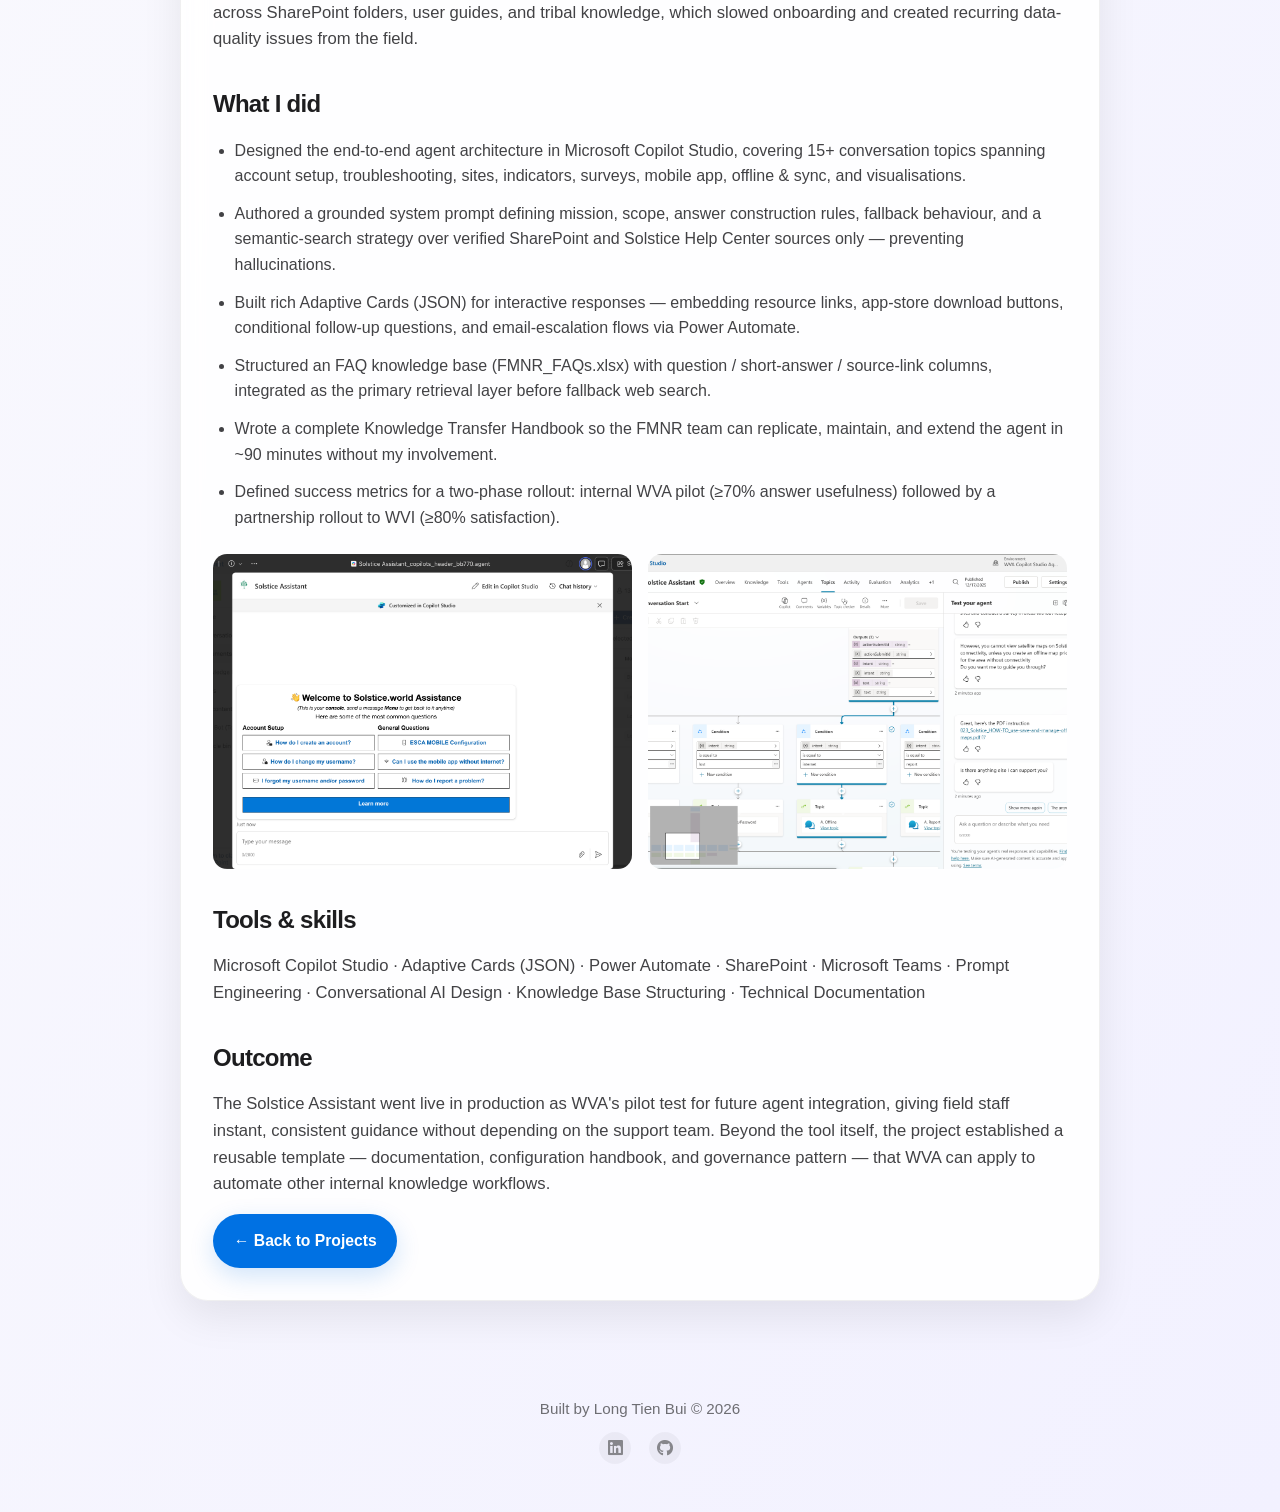
==== commit c1f16d07: "matching portfolio with resume and updating contents" ====
--- a/project-copilot.html
+++ b/project-copilot.html
@@ -32,7 +32,7 @@
     
       <section class="detail-card reveal">
         <h1>Solstice Assistant – AI Copilot for World Vision</h1>
-        <p class="detail-subtitle">Technical Owner · World Vision Australia (FMNR Team) | 2025</p>
+        <p class="detail-subtitle">Data & Operations Analyst Intern · World Vision Australia (FMNR Team) | 2025</p>
 
         <img src="assets/copilot3.png" alt="Solstice Assistant Copilot agent for World Vision Australia" class="detail-image" />
 
